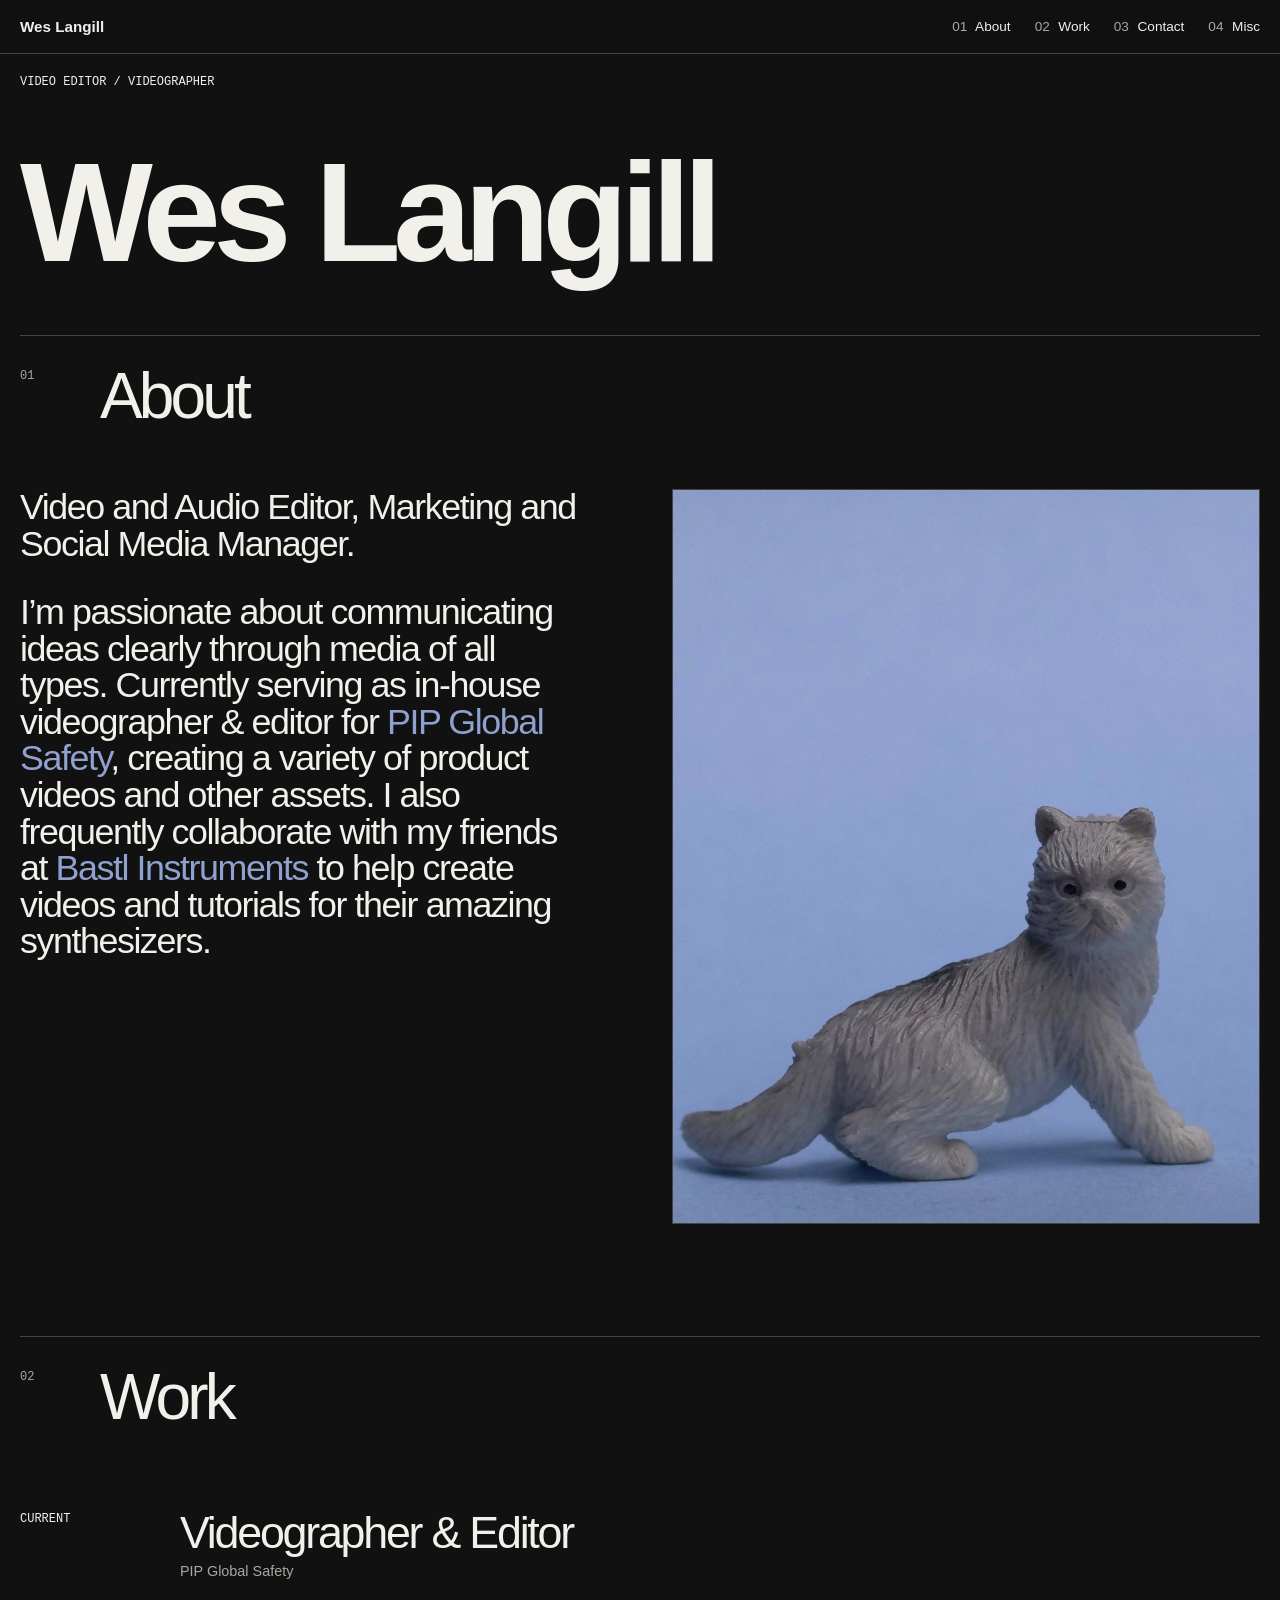
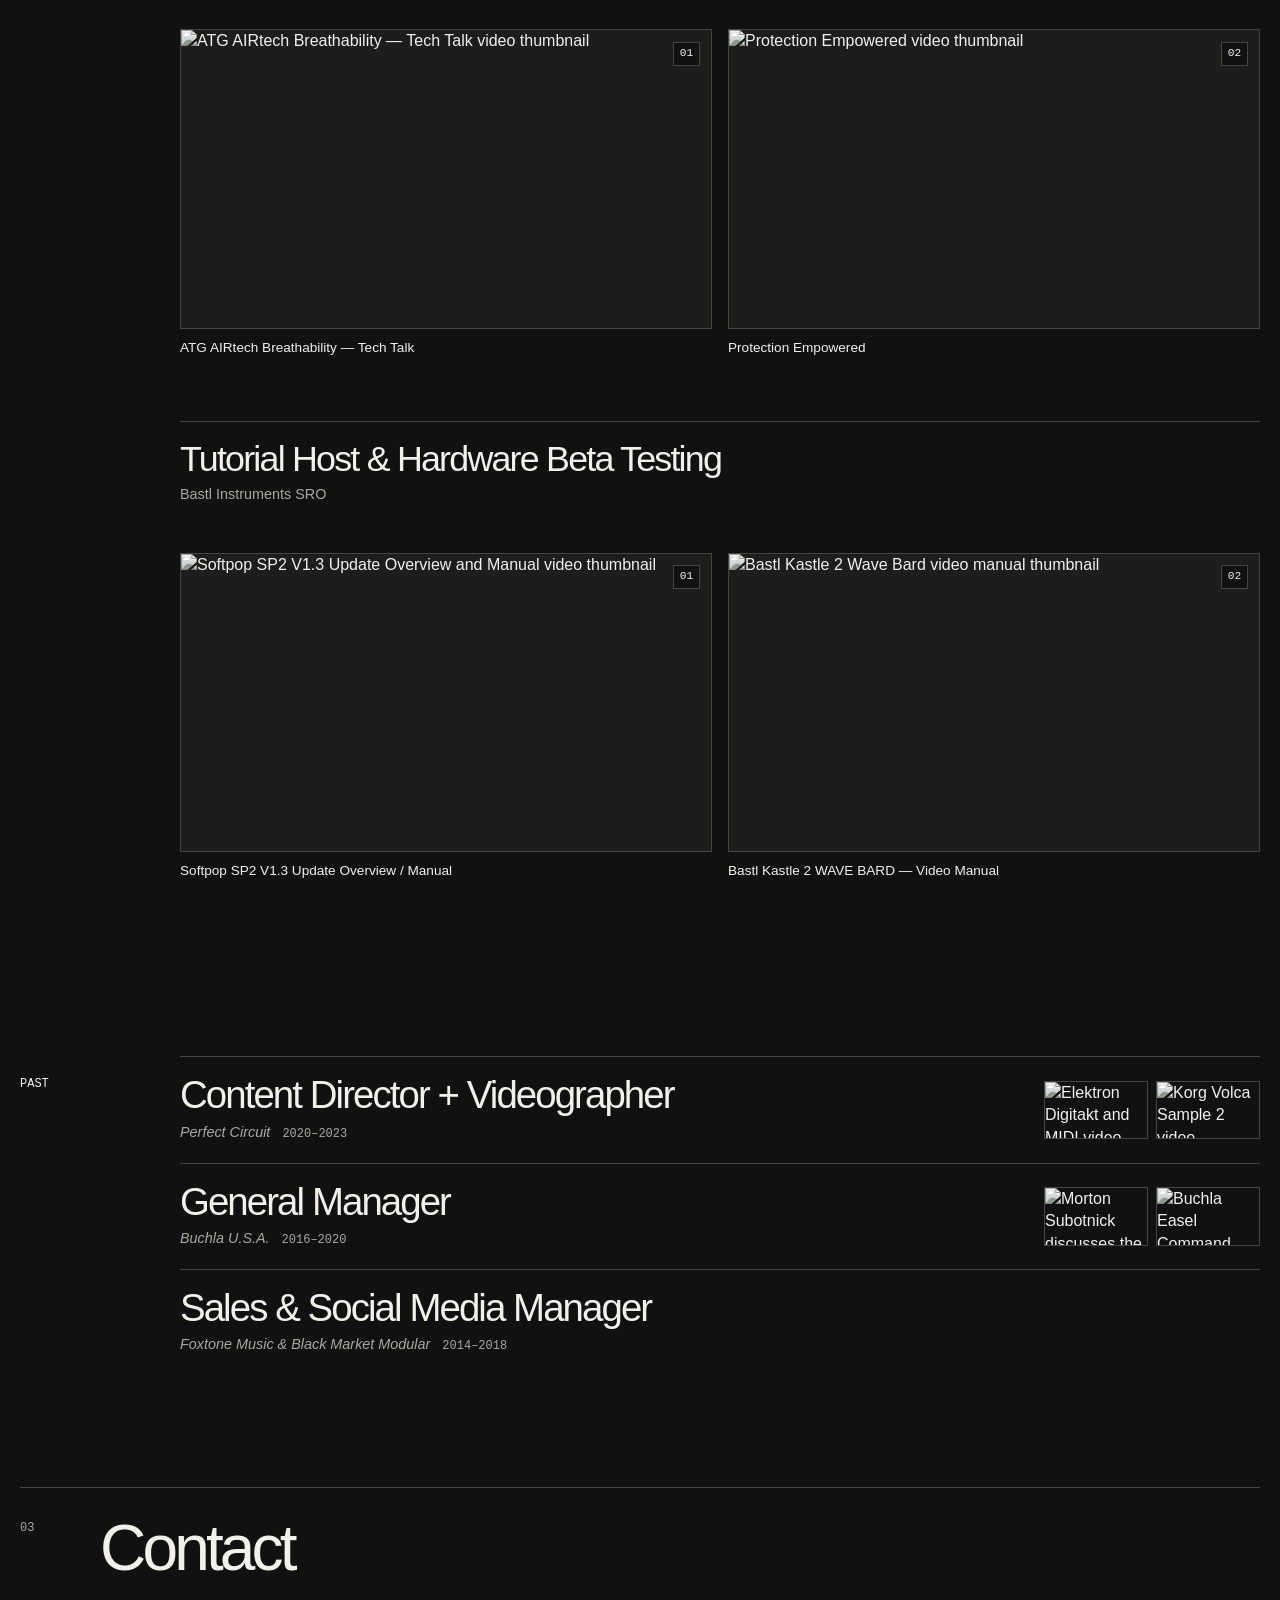
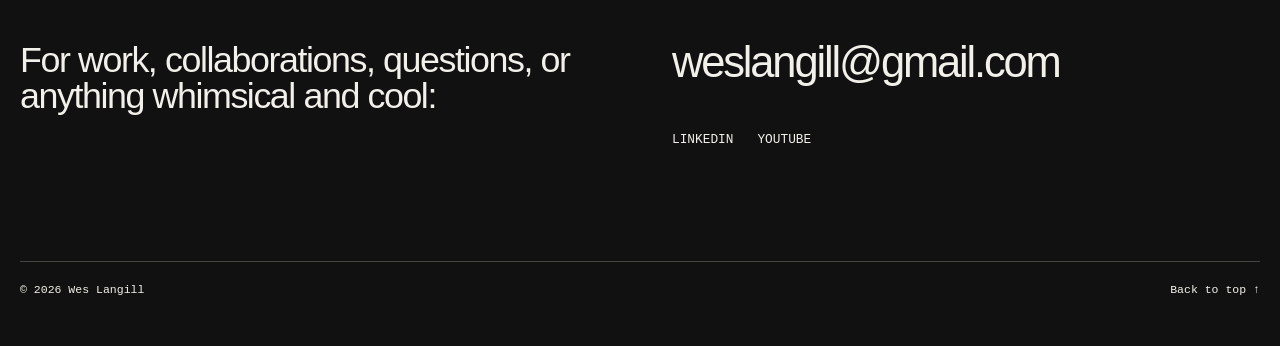
==== index.html @ 01b1d3ef "Update About copy and links" ====
<!DOCTYPE html>
<html lang="en">
<head>
  <meta charset="UTF-8">
  <meta name="viewport" content="width=device-width, initial-scale=1.0">
  <meta name="description" content="Wes Langill — video editor and videographer with a background in audio engineering and marketing.">
  <title>Wes Langill — Video Editor &amp; Videographer</title>
  <link rel="stylesheet" href="style.css">
</head>

<body>
  <header class="site-header">
    <a class="site-name" href="#top">Wes Langill</a>

    <nav class="site-nav" aria-label="Primary navigation">
      <a href="#about"><span>01</span> About</a>
      <a href="#work"><span>02</span> Work</a>
      <a href="#contact"><span>03</span> Contact</a>
      <a href="misc.html"><span>04</span> Misc</a>
    </nav>
  </header>

  <main id="top">
    <section class="hero" aria-labelledby="hero-title">
      <p class="eyebrow">Video Editor / Videographer</p>
      <h1 id="hero-title">Wes Langill</h1>
    </section>

    <section class="section" id="about">
      <div class="section-heading">
        <p class="section-number">01</p>
        <h2>About</h2>
      </div>

      <div class="about-grid">
        <div class="about-copy">
          <p class="lede">Video and Audio Editor, Marketing and Social Media Manager.</p>
          <p class="lede">
            I’m passionate about communicating ideas clearly through media of all types. Currently
            serving as in-house videographer &amp; editor for
            <a class="about-link" href="https://www.pipglobal.com" target="_blank" rel="noopener noreferrer">PIP Global Safety</a>,
            creating a variety of product videos and other assets. I also frequently collaborate with
            my friends at
            <a class="about-link" href="https://bastl-instruments.com" target="_blank" rel="noopener noreferrer">Bastl Instruments</a>
            to help create videos and tutorials for their amazing synthesizers.
          </p>
        </div>

        <figure class="portrait">
          <img src="wes-headshot.jpg" alt="Small cat figurine against a blue background" loading="lazy">
        </figure>
      </div>
    </section>

    <section class="section" id="work">
      <div class="section-heading">
        <p class="section-number">02</p>
        <h2>Work</h2>
      </div>

      <div class="work-group current-work">
        <div class="work-group-label current-label">
          <p>Current</p>
        </div>

        <article class="role featured-role">
          <div class="role-heading">
            <div>
              <h3>Videographer &amp; Editor</h3>
              <p class="company">PIP Global Safety</p>
            </div>
          </div>

          <div class="video-grid" aria-label="Selected PIP Global Safety video work">
            <a class="video-card" href="https://youtu.be/iXjQosADkAs?si=IQxGhAqvjtyNpLuf" target="_blank" rel="noopener noreferrer">
              <div class="video-thumb">
                <img src="https://i.ytimg.com/vi/iXjQosADkAs/hqdefault.jpg" alt="ATG AIRtech Breathability — Tech Talk video thumbnail" loading="lazy">
                <span>01</span>
              </div>
              <p>ATG AIRtech Breathability — Tech Talk</p>
            </a>
            <a class="video-card" href="https://www.youtube.com/watch?v=gvrT8hd7eVo" target="_blank" rel="noopener noreferrer">
              <div class="video-thumb">
                <img src="https://i.ytimg.com/vi/gvrT8hd7eVo/hqdefault.jpg" alt="Protection Empowered video thumbnail" loading="lazy">
                <span>02</span>
              </div>
              <p>Protection Empowered</p>
            </a>
          </div>
        </article>

        <article class="role bastl-role">
          <div class="role-heading">
            <div>
              <h3>Tutorial Host &amp; Hardware Beta Testing</h3>
              <p class="company">Bastl Instruments SRO</p>
            </div>
          </div>

          <div class="video-grid" aria-label="Selected Bastl Instruments video work">
            <a class="video-card" href="https://youtu.be/se4v2AHknic?si=_9qsjtwWH5jzGUII" target="_blank" rel="noopener noreferrer">
              <div class="video-thumb">
                <img src="https://i.ytimg.com/vi/se4v2AHknic/hqdefault.jpg" alt="Softpop SP2 V1.3 Update Overview and Manual video thumbnail" loading="lazy">
                <span>01</span>
              </div>
              <p>Softpop SP2 V1.3 Update Overview / Manual</p>
            </a>
            <a class="video-card" href="https://youtu.be/3ZGTjhypzS4?si=gJPRH9i7B1lPYRKB" target="_blank" rel="noopener noreferrer">
              <div class="video-thumb">
                <img src="https://i.ytimg.com/vi/3ZGTjhypzS4/hqdefault.jpg" alt="Bastl Kastle 2 Wave Bard video manual thumbnail" loading="lazy">
                <span>02</span>
              </div>
              <p>Bastl Kastle 2 WAVE BARD — Video Manual</p>
            </a>
          </div>
        </article>
      </div>

      <div class="work-group past-work">
        <div class="work-group-label">
          <p>Past</p>
        </div>

        <article class="role compact-role with-mini-videos">
          <div>
            <h3>Content Director + Videographer</h3>
            <div class="role-meta">
              <p class="company">Perfect Circuit</p>
              <p class="role-date">2020–2023</p>
            </div>
          </div>

          <div class="mini-video-list" aria-label="Selected Perfect Circuit video work">
            <a class="mini-video-card" href="https://youtu.be/2amrA2tx658?si=KlGlAH8Tl2WGJtIB" target="_blank" rel="noopener noreferrer" aria-label="Watch Elektron Digitakt and MIDI: Quick Tips for Cool Setups and Sounds">
              <img src="https://i.ytimg.com/vi/2amrA2tx658/hqdefault.jpg" alt="Elektron Digitakt and MIDI video thumbnail" loading="lazy">
            </a>
            <a class="mini-video-card" href="https://youtu.be/2jW9z_rlK6s?si=dZ4i52Cnm4bAJ5fZ" target="_blank" rel="noopener noreferrer" aria-label="Watch Korg Volca Sample 2: Tips and Tricks">
              <img src="https://i.ytimg.com/vi/2jW9z_rlK6s/hqdefault.jpg" alt="Korg Volca Sample 2 video thumbnail" loading="lazy">
            </a>
          </div>
        </article>

        <article class="role compact-role with-mini-videos">
          <div>
            <h3>General Manager</h3>
            <div class="role-meta">
              <p class="company">Buchla U.S.A.</p>
              <p class="role-date">2016–2020</p>
            </div>
          </div>

          <div class="mini-video-list" aria-label="Selected Buchla video work">
            <a class="mini-video-card" href="https://www.youtube.com/watch?v=O4zYd_nnP-E" target="_blank" rel="noopener noreferrer" aria-label="Watch Morton Subotnick discuss the history and reissue of the 100 Series">
              <img src="https://i.ytimg.com/vi/O4zYd_nnP-E/hqdefault.jpg" alt="Morton Subotnick discusses the Buchla 100 Series video thumbnail" loading="lazy">
            </a>
            <a class="mini-video-card" href="https://youtu.be/zKCXLk8x9nM?si=Ajfth0WSbfsRUU9T" target="_blank" rel="noopener noreferrer" aria-label="Watch Buchla Easel Command controlled by an Arturia Keystep">
              <img src="https://i.ytimg.com/vi/zKCXLk8x9nM/hqdefault.jpg" alt="Buchla Easel Command MIDI control video thumbnail" loading="lazy">
            </a>
          </div>
        </article>

        <article class="role compact-role">
          <div>
            <h3>Sales &amp; Social Media Manager</h3>
            <div class="role-meta">
              <p class="company">Foxtone Music &amp; Black Market Modular</p>
              <p class="role-date">2014–2018</p>
            </div>
          </div>
        </article>
      </div>
    </section>

    <section class="section" id="contact">
      <div class="section-heading">
        <p class="section-number">03</p>
        <h2>Contact</h2>
      </div>

      <div class="contact-grid">
        <p class="lede">For work, collaborations, questions, or anything whimsical and cool:</p>

        <div class="contact-links">
          <a class="big-link" href="mailto:weslangill@gmail.com">weslangill@gmail.com</a>
          <div class="social-links" aria-label="Social links">
            <a href="https://www.linkedin.com/in/wes-langill-582b66b2/" target="_blank" rel="noopener noreferrer">LinkedIn</a>
            <a href="https://www.youtube.com/channel/UCorMBmgPsYO9mOgtcOCb5eg" target="_blank" rel="noopener noreferrer">YouTube</a>
          </div>
        </div>
      </div>
    </section>

  </main>

  <footer class="site-footer">
    <p>© 2026 Wes Langill</p>
    <a href="#top">Back to top ↑</a>
  </footer>
</body>
</html>
---- style.css ----
/* ---------- Base ---------- */

:root {
  --bg: #111111;
  --text: #f2f0ea;
  --muted: #aaa79f;
  --line: #45443f;
  --panel: #1d1d1b;
  --accent: #90a1cf;
  --max-width: 1500px;
}

* {
  box-sizing: border-box;
}

html {
  scroll-behavior: smooth;
}

body {
  margin: 0;
  background: var(--bg);
  color: var(--text);
  font-family: Arial, Helvetica, sans-serif;
  font-size: 16px;
  line-height: 1.4;
}

a {
  color: inherit;
  text-decoration: none;
}

a:hover {
  text-decoration: underline;
  text-underline-offset: 0.18em;
}

p,
h1,
h2,
h3,
figure {
  margin: 0;
}

code {
  font-family: "Courier New", monospace;
  font-size: 0.9em;
}

::selection {
  background: var(--text);
  color: var(--bg);
}


/* ---------- Header ---------- */

.site-header {
  position: sticky;
  top: 0;
  z-index: 10;
  display: flex;
  align-items: center;
  justify-content: space-between;
  gap: 2rem;
  width: 100%;
  padding: 1rem 1.25rem;
  border-bottom: 1px solid var(--line);
  background: rgba(17, 17, 17, 0.92);
  backdrop-filter: blur(10px);
}

.site-name {
  font-size: 0.95rem;
  font-weight: 700;
  letter-spacing: 0;
}

.site-nav {
  display: flex;
  gap: 1.5rem;
  font-size: 0.85rem;
}

.site-nav span {
  color: var(--muted);
  margin-right: 0.3rem;
}


/* ---------- Global sections ---------- */

main,
.site-footer {
  width: min(calc(100% - 2.5rem), var(--max-width));
  margin: 0 auto;
}

.section {
  padding: 2rem 0 7rem;
  border-top: 1px solid var(--line);
  scroll-margin-top: 4rem;
}

.section-heading {
  display: grid;
  grid-template-columns: 80px 1fr;
  margin-bottom: 4rem;
}

.section-number {
  color: var(--muted);
  font-family: "Courier New", monospace;
  font-size: 0.75rem;
}

.section-heading h1,
.section-heading h2 {
  margin: 0;
  font-size: clamp(2.4rem, 5vw, 6rem);
  line-height: 0.9;
  letter-spacing: -0.06em;
  font-weight: 500;
}

.misc-page {
  min-height: calc(100vh - 54px);
  min-height: calc(100svh - 54px);
}

.lede {
  max-width: 28ch;
  font-size: clamp(1.5rem, 2.8vw, 3rem);
  line-height: 1.02;
  letter-spacing: -0.04em;
}

.muted {
  color: var(--muted);
  margin-top: 1.5rem;
}


/* ---------- Hero ---------- */

.hero {
  display: flex;
  flex-direction: column;
  gap: clamp(2rem, 5vw, 5rem);
  padding: 1.25rem 0 4rem;
}

.eyebrow {
  font-family: "Courier New", monospace;
  font-size: 0.75rem;
  text-transform: uppercase;
}

.hero h1 {
  white-space: nowrap;
  font-family: Arial, Helvetica, sans-serif;
  font-size: clamp(4rem, 11vw, 10rem);
  line-height: 0.82;
  letter-spacing: -0.055em;
  font-weight: 700;
}


/* ---------- About ---------- */

.about-grid {
  display: grid;
  grid-template-columns: 1fr 1fr;
  gap: 5vw;
  align-items: start;
}

.about-copy {
  display: grid;
  gap: 2rem;
}

.about-copy .lede {
  font-weight: 300;
}

.about-copy > p:not(.lede) {
  max-width: 52ch;
}

.about-link {
  color: var(--accent);
}

.portrait {
  aspect-ratio: 4 / 5;
  overflow: hidden;
  background: var(--panel);
  border: 1px solid var(--line);
}

.portrait img {
  display: block;
  width: 100%;
  height: 100%;
  object-fit: cover;
  object-position: center;
}


/* ---------- Work ---------- */

.work-group {
  display: grid;
  grid-template-columns: 160px 1fr;
}

.work-group + .work-group {
  margin-top: 7rem;
}

.current-work > .role,
.past-work > .role {
  grid-column: 2;
}

.work-group-label {
  padding-top: 1.25rem;
  font-family: "Courier New", monospace;
  font-size: 0.75rem;
  text-transform: uppercase;
}

.role {
  padding: 1.25rem 0 4rem;
  border-top: 1px solid var(--line);
}

.featured-role {
  border-top: 0;
}

.role-heading,
.compact-role {
  display: grid;
  grid-template-columns: minmax(0, 1fr) auto;
  gap: 1rem;
  align-items: start;
}

.role h3 {
  max-width: 24ch;
  font-size: clamp(1.5rem, 3.5vw, 4.25rem);
  line-height: 0.95;
  letter-spacing: -0.05em;
  font-weight: 500;
}

.bastl-role h3 {
  max-width: none;
  white-space: nowrap;
  font-size: clamp(1.5rem, 2.8vw, 3.5rem);
}

.company {
  margin-top: 0.5rem;
  color: var(--muted);
  font-size: 0.9rem;
}

.role-date {
  white-space: nowrap;
  font-family: "Courier New", monospace;
  font-size: 0.75rem;
  color: var(--muted);
}

.video-grid {
  display: grid;
  grid-template-columns: repeat(2, minmax(0, 1fr));
  gap: 2.5rem 1rem;
  margin-top: 3rem;
}

.video-card {
  display: block;
}

.video-card:hover {
  text-decoration: none;
}

.video-thumb {
  position: relative;
  aspect-ratio: 16 / 9;
  overflow: hidden;
  background: var(--panel);
  border: 1px solid var(--line);
  transition: transform 160ms ease;
}

.video-thumb img {
  display: block;
  width: 100%;
  height: 100%;
  object-fit: cover;
  filter: saturate(0.1);
  transition: filter 200ms ease;
}

.video-card:hover .video-thumb {
  transform: scale(0.985);
}

.video-card:hover .video-thumb img,
.video-card:focus-visible .video-thumb img {
  filter: saturate(1);
}

.video-thumb span {
  position: absolute;
  top: 0.7rem;
  right: 0.7rem;
  padding: 0.2rem 0.35rem;
  background: var(--bg);
  border: 1px solid var(--line);
  font-family: "Courier New", monospace;
  font-size: 0.7rem;
}

.video-card p {
  margin-top: 0.6rem;
  font-size: 0.85rem;
}

.compact-role {
  display: block;
  padding-bottom: 1.25rem;
}

.compact-role h3 {
  font-size: clamp(1.4rem, 3vw, 3.5rem);
}

.compact-role.with-mini-videos {
  display: grid;
  grid-template-columns: minmax(0, 1fr) auto;
  align-items: center;
  gap: 1.25rem;
}

.role-meta {
  display: flex;
  align-items: baseline;
  justify-content: flex-start;
  gap: 0.75rem;
}

.past-work .company {
  font-style: italic;
}

.mini-video-list {
  display: grid;
  grid-template-columns: repeat(2, 104px);
  gap: 0.5rem;
}

.mini-video-card {
  display: block;
  aspect-ratio: 16 / 9;
  overflow: hidden;
  border: 1px solid var(--line);
}

.mini-video-card img {
  display: block;
  width: 100%;
  height: 100%;
  object-fit: cover;
  filter: saturate(0.1);
  transition: filter 200ms ease;
}

.mini-video-card:hover img,
.mini-video-card:focus-visible img {
  filter: saturate(1);
}


/* ---------- Contact ---------- */

.contact-grid,
.misc-grid {
  display: grid;
  grid-template-columns: 1fr 1fr;
  gap: 5vw;
}

.contact-links {
  display: flex;
  flex-direction: column;
  align-items: flex-start;
}

.big-link {
  font-size: clamp(1.5rem, 3.4vw, 4rem);
  line-height: 0.95;
  letter-spacing: -0.05em;
  overflow-wrap: anywhere;
}

.social-links {
  display: flex;
  flex-wrap: wrap;
  gap: 0.7rem 1.5rem;
  margin-top: 3rem;
  font-family: "Courier New", monospace;
  font-size: 0.8rem;
  text-transform: uppercase;
}


/* ---------- Misc ---------- */

.post-list {
  border-top: 1px solid var(--line);
}

.post-row {
  display: grid;
  grid-template-columns: 100px 1fr auto;
  gap: 1rem;
  padding: 1rem 0;
  border-bottom: 1px solid var(--line);
  font-size: 0.9rem;
}

.post-row > span:first-child {
  font-family: "Courier New", monospace;
  font-size: 0.72rem;
  color: var(--muted);
}

/* ---------- Footer ---------- */

.site-footer {
  display: flex;
  justify-content: space-between;
  gap: 1rem;
  padding: 1.25rem 0 3rem;
  border-top: 1px solid var(--line);
  font-family: "Courier New", monospace;
  font-size: 0.72rem;
}


/* ---------- Mobile ---------- */

@media (max-width: 760px) {
  .site-header {
    align-items: flex-start;
  }

  .site-nav {
    display: grid;
    grid-template-columns: repeat(2, auto);
    gap: 0.35rem 1rem;
  }

  .hero h1 {
    font-size: clamp(2.8rem, 12vw, 6rem);
  }

  .section {
    padding-bottom: 5rem;
  }

  .section-heading {
    grid-template-columns: 45px 1fr;
    margin-bottom: 3rem;
  }

  .about-grid,
  .contact-grid,
  .misc-grid {
    grid-template-columns: 1fr;
    gap: 3rem;
  }

  .misc-page .misc-grid {
    gap: 1.5rem;
  }

  .work-group {
    grid-template-columns: 1fr;
  }

  .current-work > .role,
  .past-work > .role {
    grid-column: 1;
  }

  .work-group-label {
    margin-bottom: 1rem;
  }

  .video-grid {
    grid-template-columns: 1fr;
  }

  .role-heading,
  .compact-role {
    grid-template-columns: 1fr;
  }

  .compact-role.with-mini-videos {
    grid-template-columns: minmax(0, 1fr) auto;
    gap: 0.75rem;
  }

  .mini-video-list {
    grid-template-columns: repeat(2, 72px);
  }

  .bastl-role h3 {
    white-space: normal;
  }

  .post-row {
    grid-template-columns: 78px 1fr auto;
  }
}

@media (prefers-reduced-motion: reduce) {
  html {
    scroll-behavior: auto;
  }

  .video-thumb {
    transition: none;
  }

  .video-thumb img,
  .mini-video-card img {
    transition: none;
  }
}
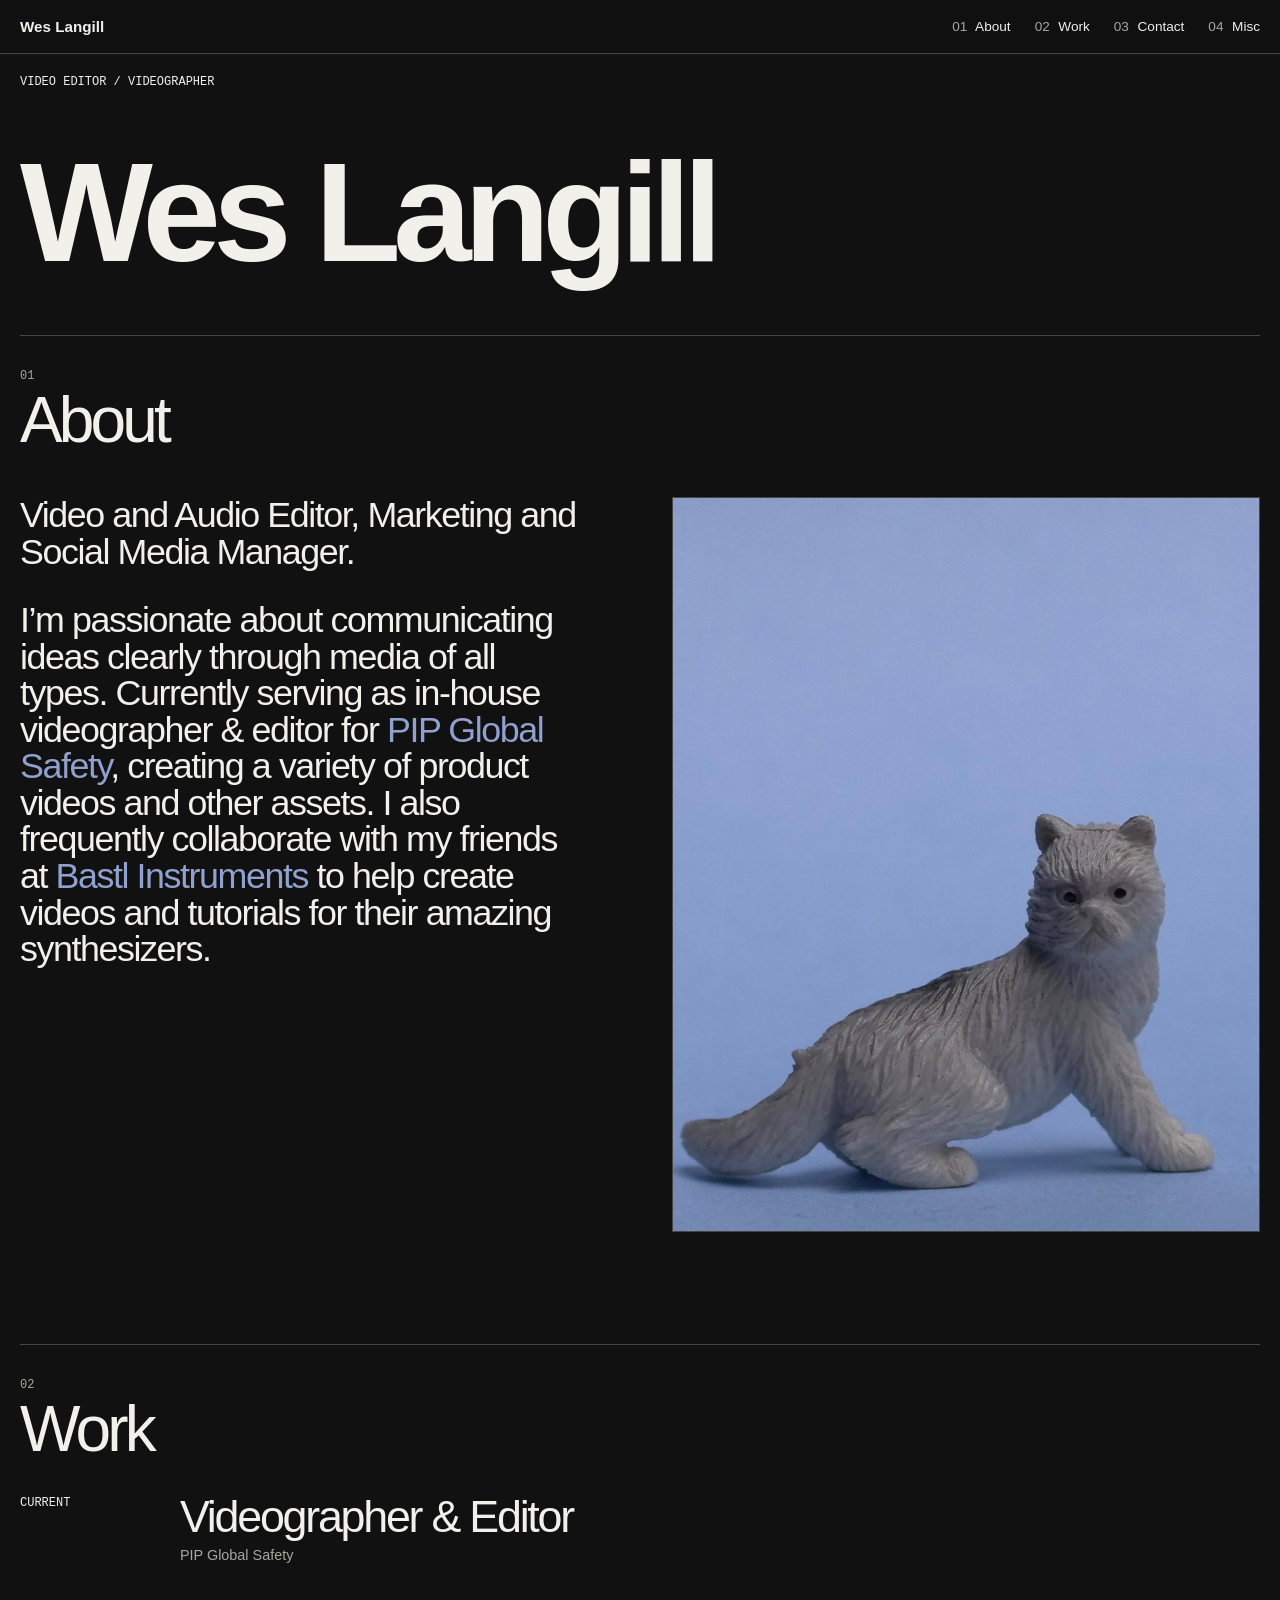
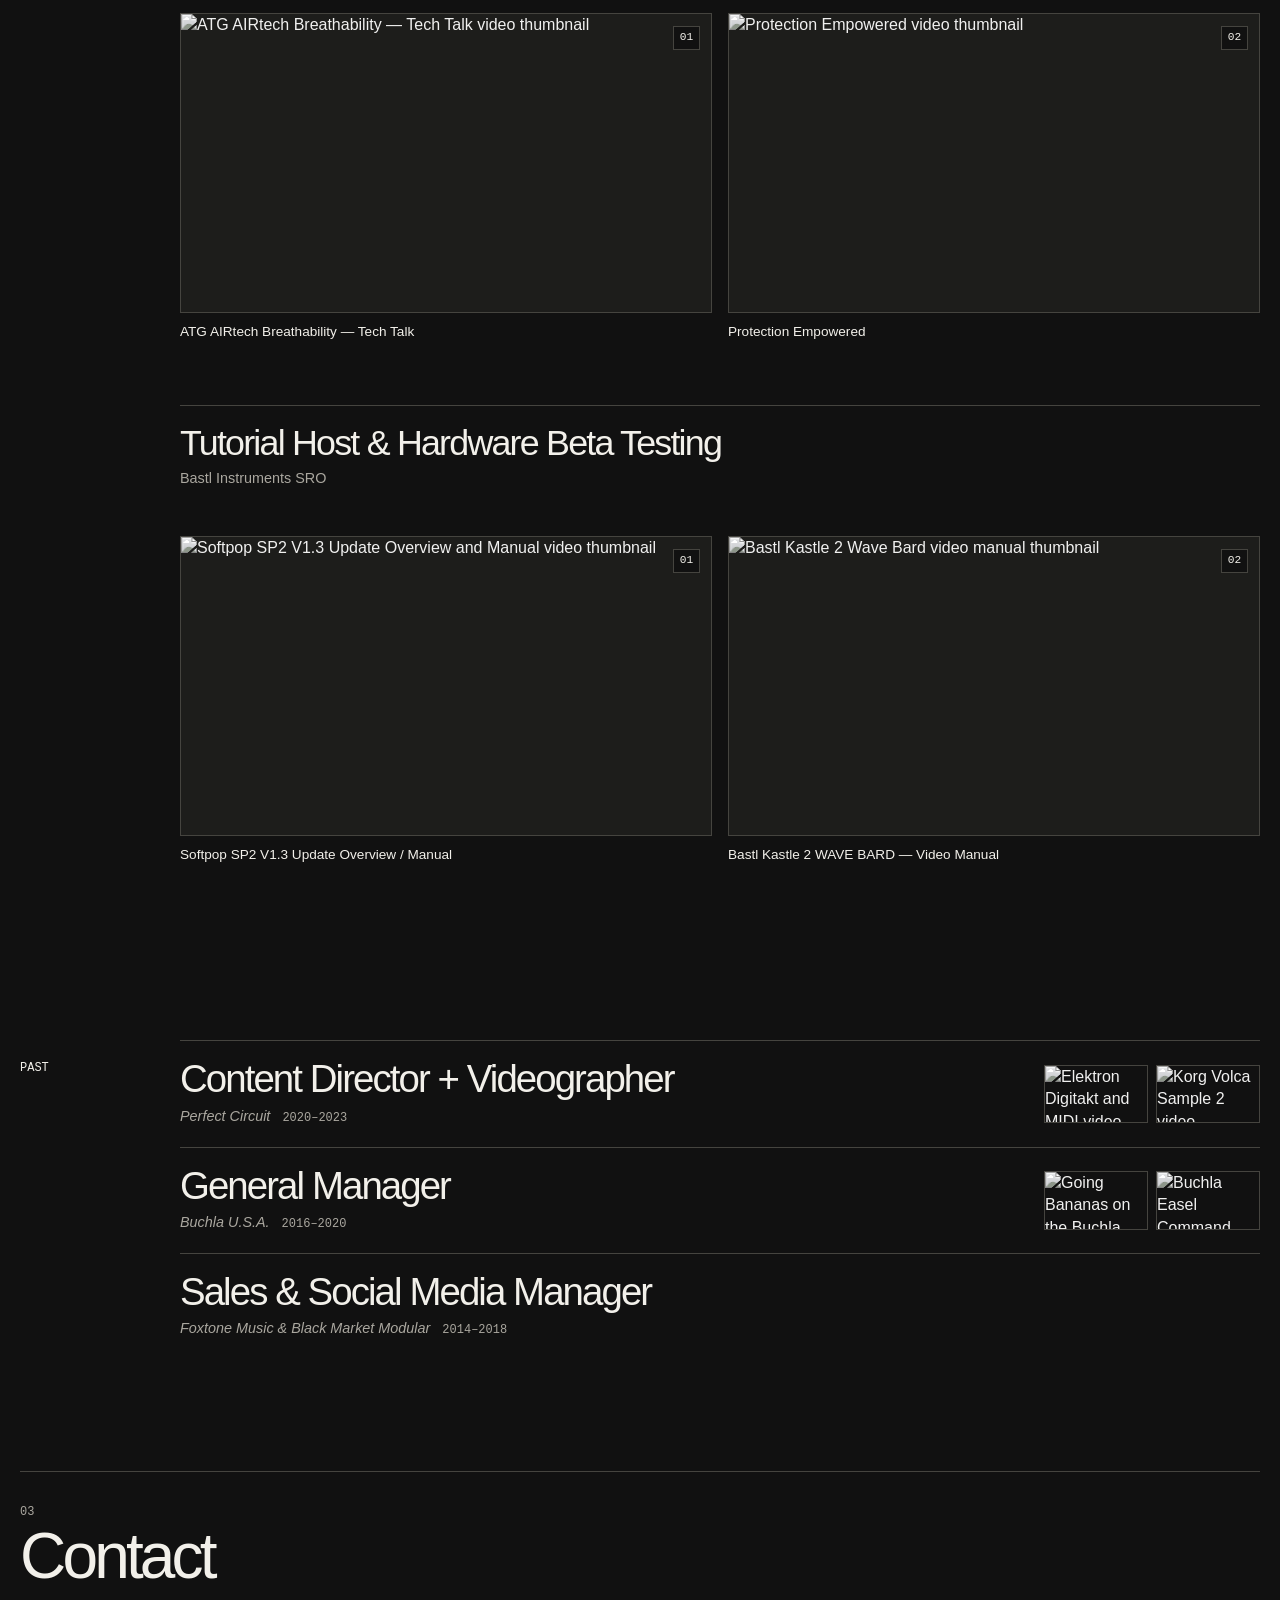
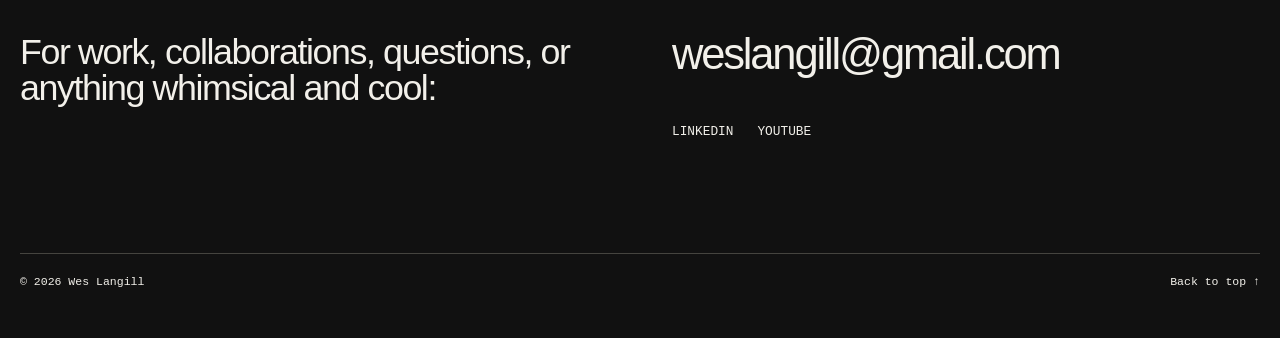
==== commit ef6bd042: "spacing updates" ====
--- a/index.html
+++ b/index.html
@@ -150,8 +150,8 @@
           </div>
 
           <div class="mini-video-list" aria-label="Selected Buchla video work">
-            <a class="mini-video-card" href="https://www.youtube.com/watch?v=O4zYd_nnP-E" target="_blank" rel="noopener noreferrer" aria-label="Watch Morton Subotnick discuss the history and reissue of the 100 Series">
-              <img src="https://i.ytimg.com/vi/O4zYd_nnP-E/hqdefault.jpg" alt="Morton Subotnick discusses the Buchla 100 Series video thumbnail" loading="lazy">
+            <a class="mini-video-card" href="https://www.youtube.com/watch?v=Tn3kyE_9peQ" target="_blank" rel="noopener noreferrer" aria-label="Watch Going Bananas on the Buchla Easel Command 208C">
+              <img src="https://i.ytimg.com/vi/Tn3kyE_9peQ/hqdefault.jpg" alt="Going Bananas on the Buchla Easel Command 208C video thumbnail" loading="lazy">
             </a>
             <a class="mini-video-card" href="https://youtu.be/zKCXLk8x9nM?si=Ajfth0WSbfsRUU9T" target="_blank" rel="noopener noreferrer" aria-label="Watch Buchla Easel Command controlled by an Arturia Keystep">
               <img src="https://i.ytimg.com/vi/zKCXLk8x9nM/hqdefault.jpg" alt="Buchla Easel Command MIDI control video thumbnail" loading="lazy">
--- a/style.css
+++ b/style.css
@@ -107,8 +107,13 @@
 
 .section-heading {
   display: grid;
-  grid-template-columns: 80px 1fr;
-  margin-bottom: 4rem;
+  grid-template-columns: 1fr;
+  gap: 0.45rem;
+  margin-bottom: 3rem;
+}
+
+#work .section-heading {
+  margin-bottom: 1rem;
 }
 
 .section-number {
@@ -476,12 +481,16 @@
   }
 
   .section {
-    padding-bottom: 5rem;
+    padding-bottom: 3.5rem;
   }
 
   .section-heading {
-    grid-template-columns: 45px 1fr;
-    margin-bottom: 3rem;
+    grid-template-columns: 1fr;
+    margin-bottom: 2rem;
+  }
+
+  #work .section-heading {
+    margin-bottom: 1rem;
   }
 
   .about-grid,
@@ -505,11 +514,26 @@
   }
 
   .work-group-label {
-    margin-bottom: 1rem;
+    padding-top: 0;
+    margin-bottom: 0.25rem;
+  }
+
+  .current-work > .featured-role {
+    padding-top: 0.5rem;
+  }
+
+  .work-group + .work-group {
+    margin-top: 3rem;
+  }
+
+  .current-work > .role:last-child,
+  .past-work > .role:last-child {
+    padding-bottom: 0;
   }
 
   .video-grid {
     grid-template-columns: 1fr;
+    gap: 2rem;
   }
 
   .role-heading,
@@ -533,6 +557,14 @@
   .post-row {
     grid-template-columns: 78px 1fr auto;
   }
+
+  .contact-grid {
+    gap: 2rem;
+  }
+
+  .social-links {
+    margin-top: 1.5rem;
+  }
 }
 
 @media (prefers-reduced-motion: reduce) {
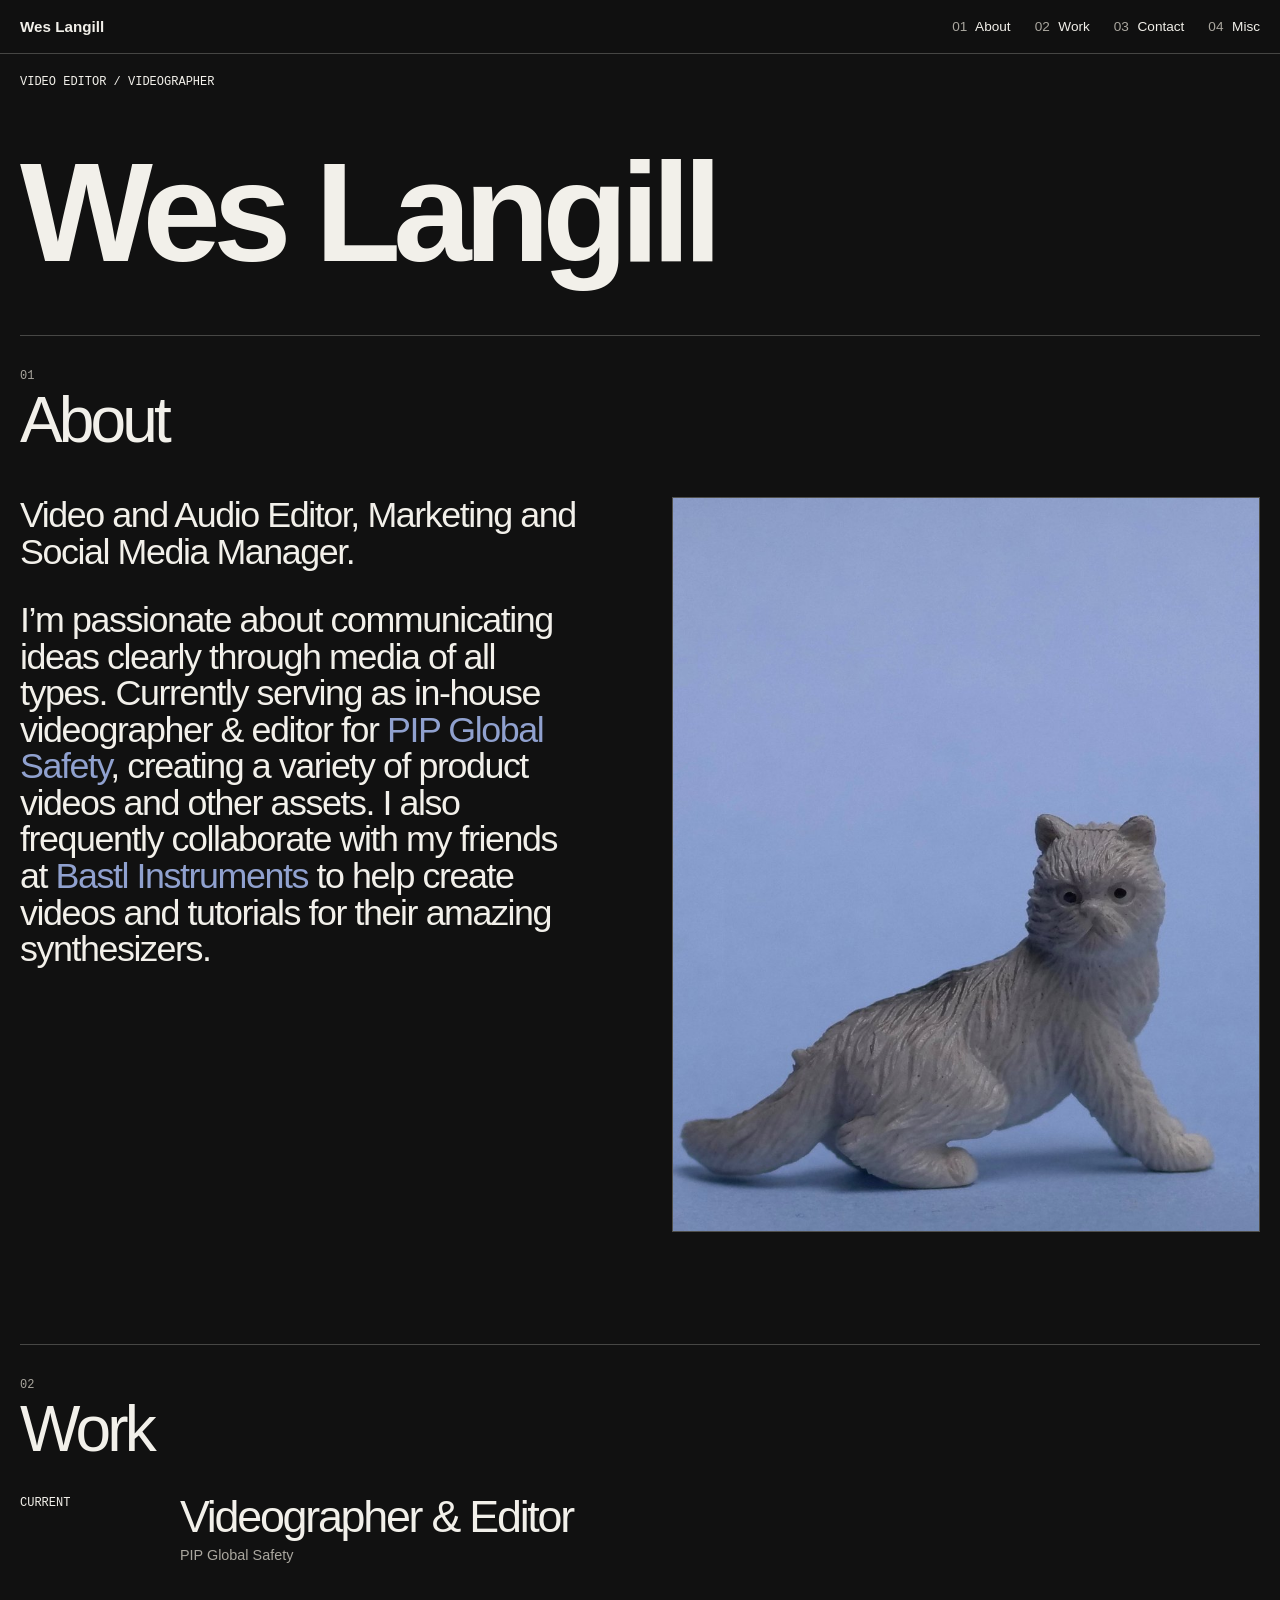
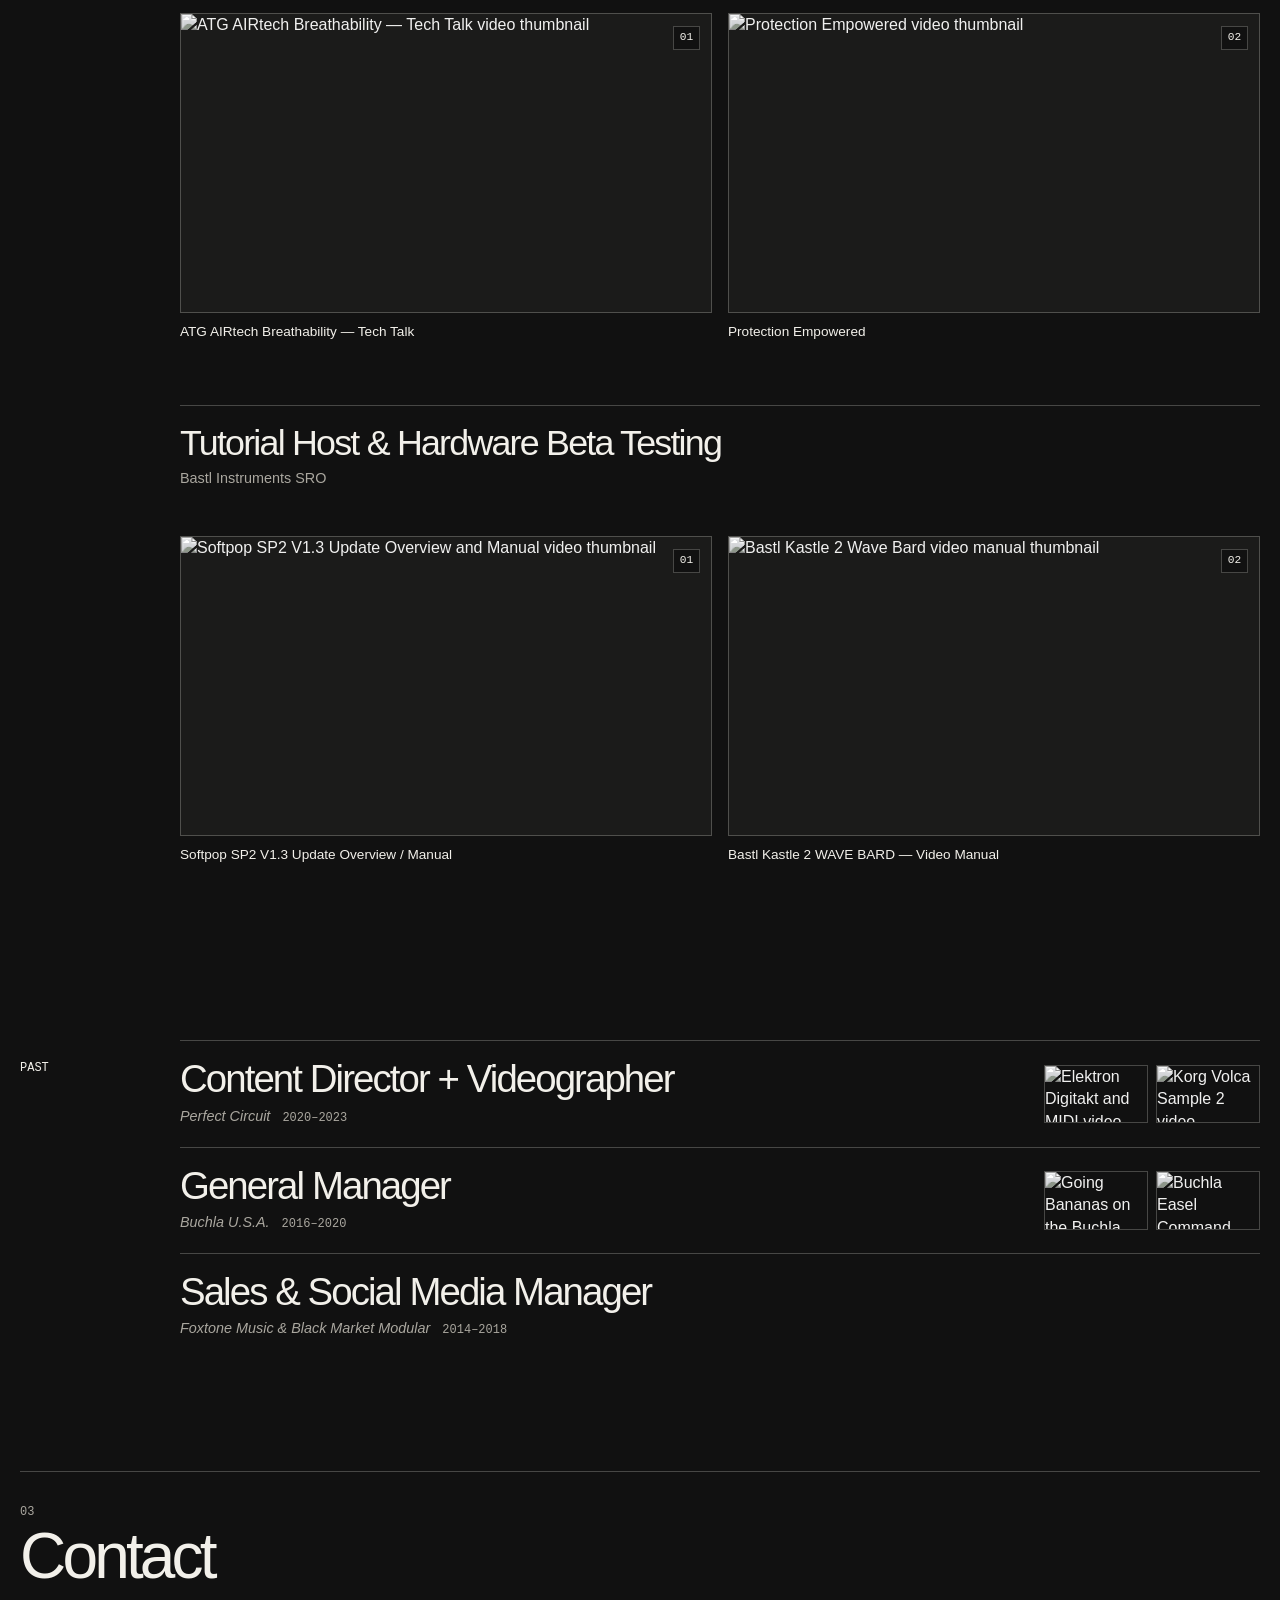
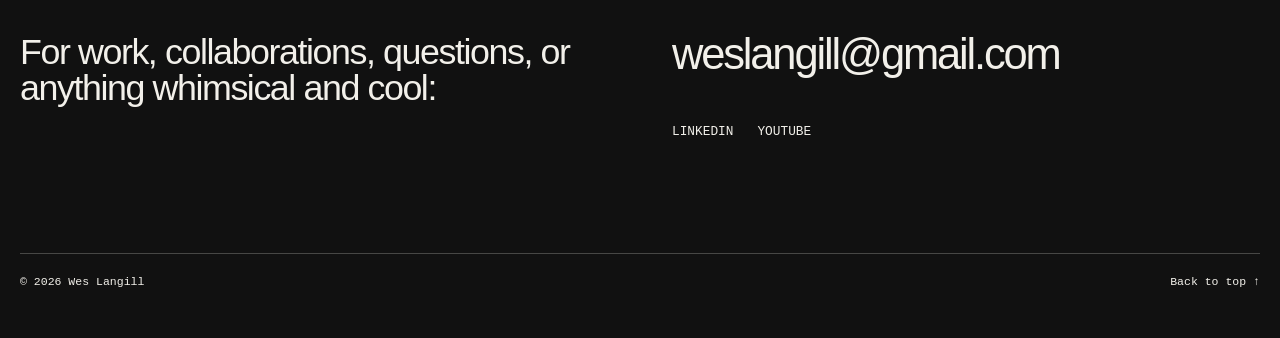
==== commit c1a686ac: "Apply four-color palette and interaction polish" ====
--- a/index.html
+++ b/index.html
@@ -3,8 +3,10 @@
 <head>
   <meta charset="UTF-8">
   <meta name="viewport" content="width=device-width, initial-scale=1.0">
-  <meta name="description" content="Wes Langill — video editor and videographer with a background in audio engineering and marketing.">
-  <title>Wes Langill — Video Editor &amp; Videographer</title>
+  <meta name="theme-color" content="#111111">
+  <meta name="description" content="Wes Langill edits video and audio and creates product media, tutorials, and marketing work for PIP Global Safety, Bastl Instruments, and more.">
+  <title>Wes Langill — Video, Audio &amp; Media</title>
+  <link rel="icon" href="favicon.svg" type="image/svg+xml">
   <link rel="stylesheet" href="style.css">
 </head>
 
--- a/style.css
+++ b/style.css
@@ -1,12 +1,16 @@
 /* ---------- Base ---------- */
 
 :root {
-  --bg: #111111;
-  --text: #f2f0ea;
-  --muted: #aaa79f;
-  --line: #45443f;
-  --panel: #1d1d1b;
-  --accent: #90a1cf;
+  --ink: #111111;
+  --paper: #f2f0ea;
+  --quiet: #aaa79f;
+  --signal: #90a1cf;
+  --bg: var(--ink);
+  --text: var(--paper);
+  --muted: var(--quiet);
+  --accent: var(--signal);
+  --line: rgba(242, 240, 234, 0.24);
+  --panel: rgba(242, 240, 234, 0.045);
   --max-width: 1500px;
 }
 
@@ -37,6 +41,11 @@
   text-underline-offset: 0.18em;
 }
 
+a:focus-visible {
+  outline: 2px solid var(--signal);
+  outline-offset: 4px;
+}
+
 p,
 h1,
 h2,
@@ -51,8 +60,8 @@
 }
 
 ::selection {
-  background: var(--text);
-  color: var(--bg);
+  background: var(--signal);
+  color: var(--ink);
 }
 
 
@@ -90,6 +99,16 @@
   margin-right: 0.3rem;
 }
 
+.site-nav a[aria-current="page"] {
+  text-decoration: underline;
+  text-decoration-color: var(--signal);
+  text-underline-offset: 0.3em;
+}
+
+.site-nav a[aria-current="page"] span {
+  color: var(--signal);
+}
+
 
 /* ---------- Global sections ---------- */
 
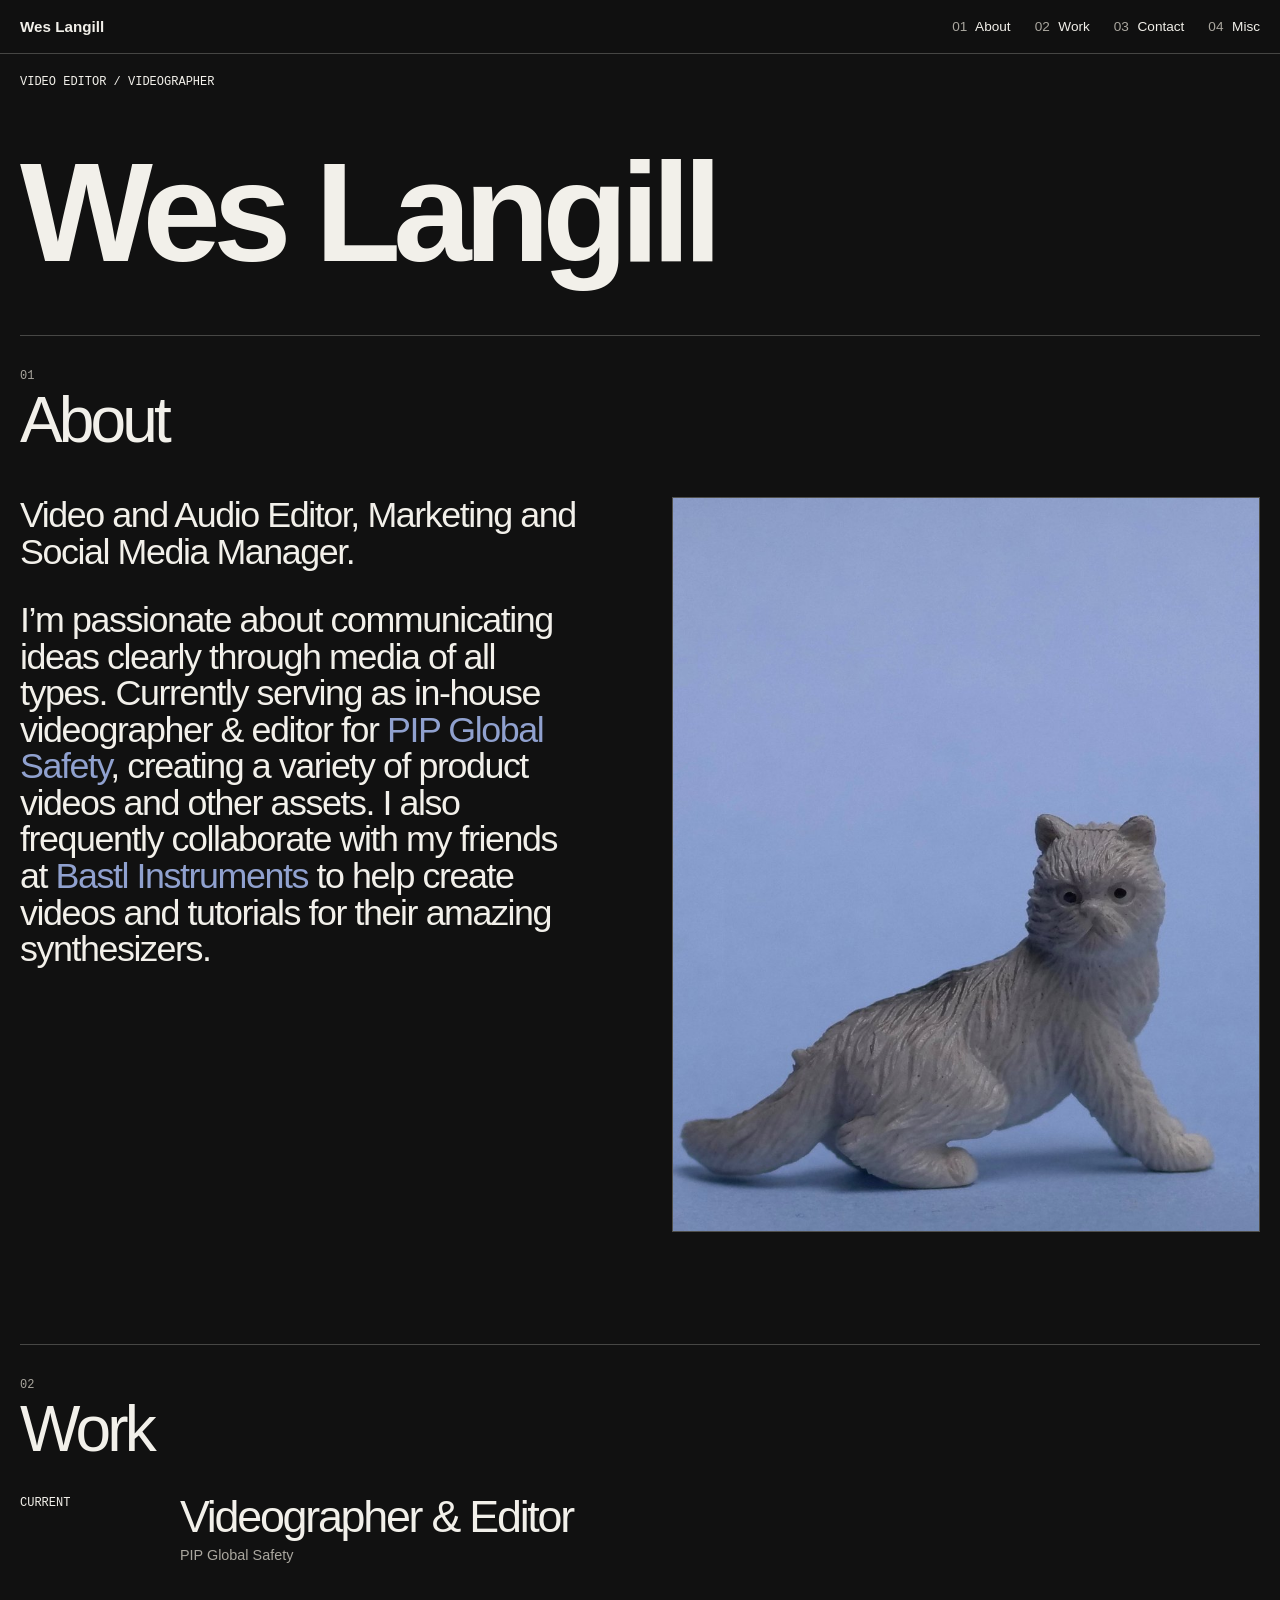
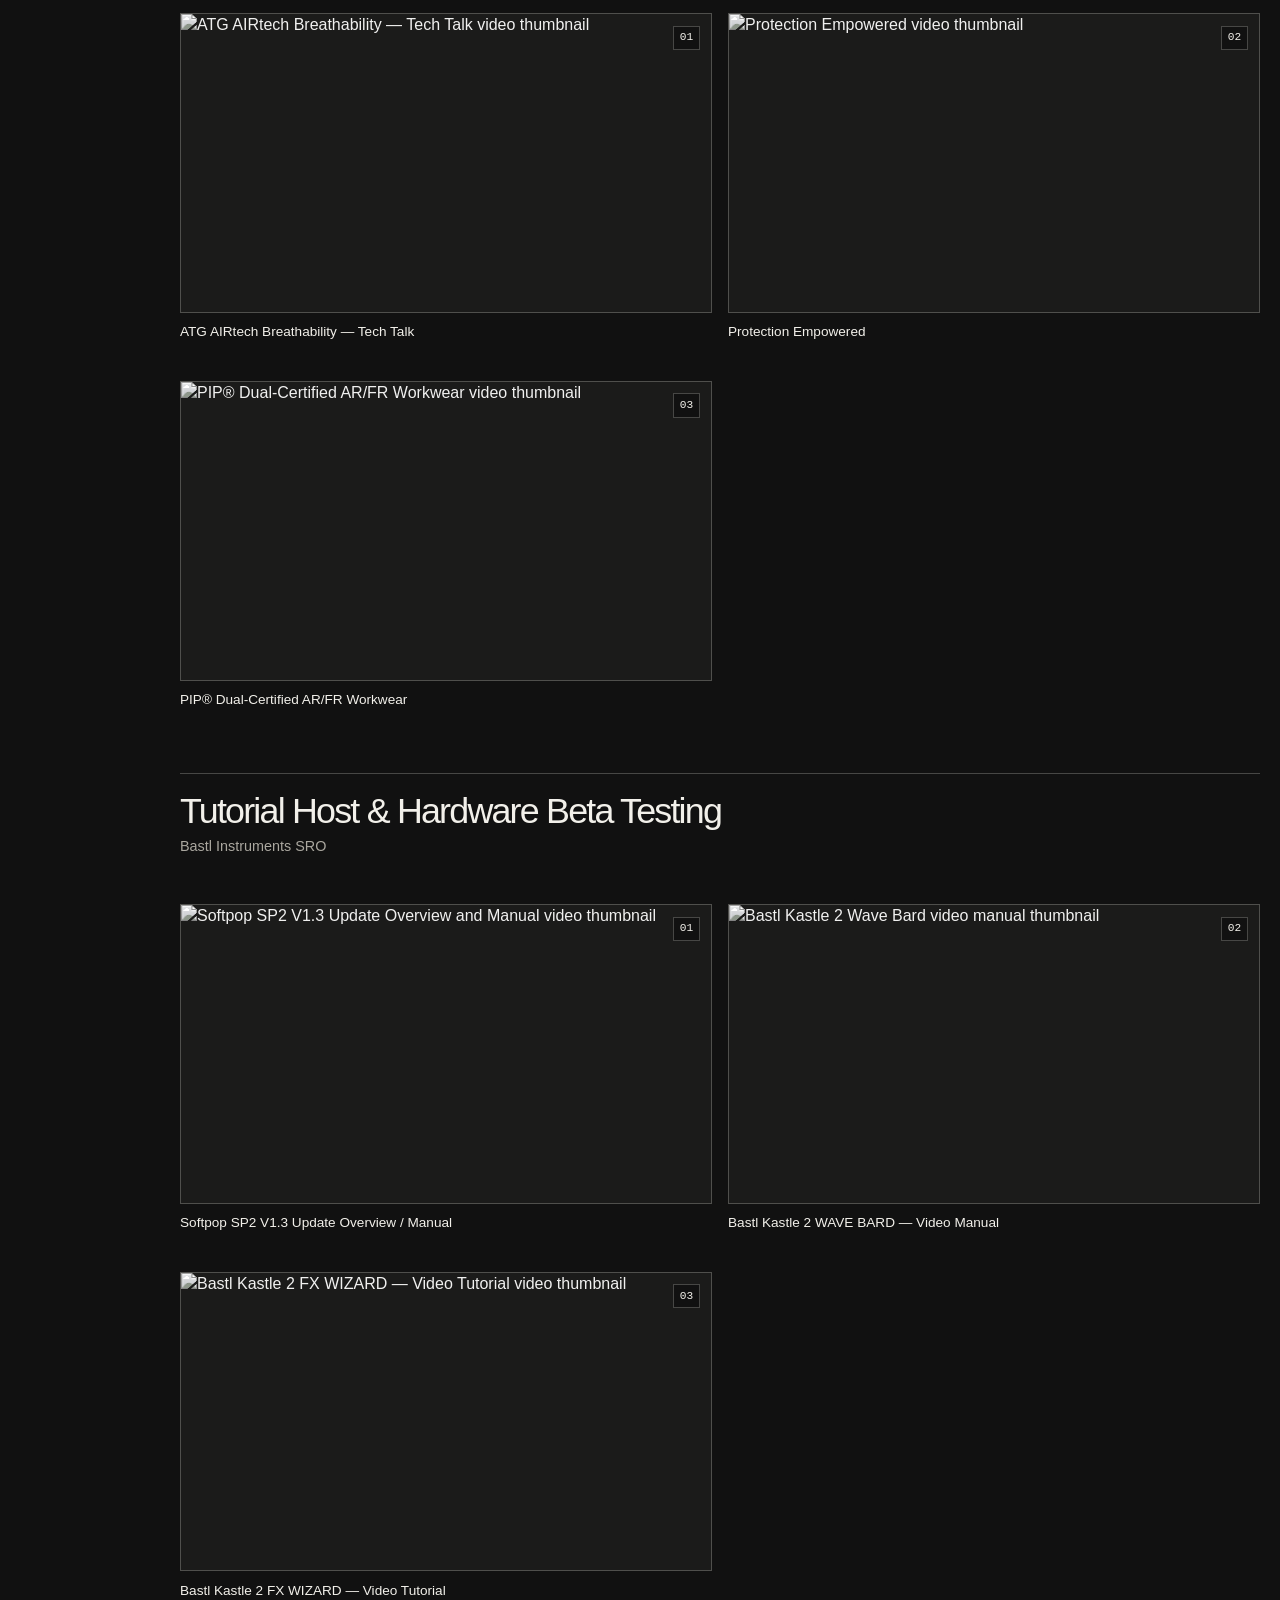
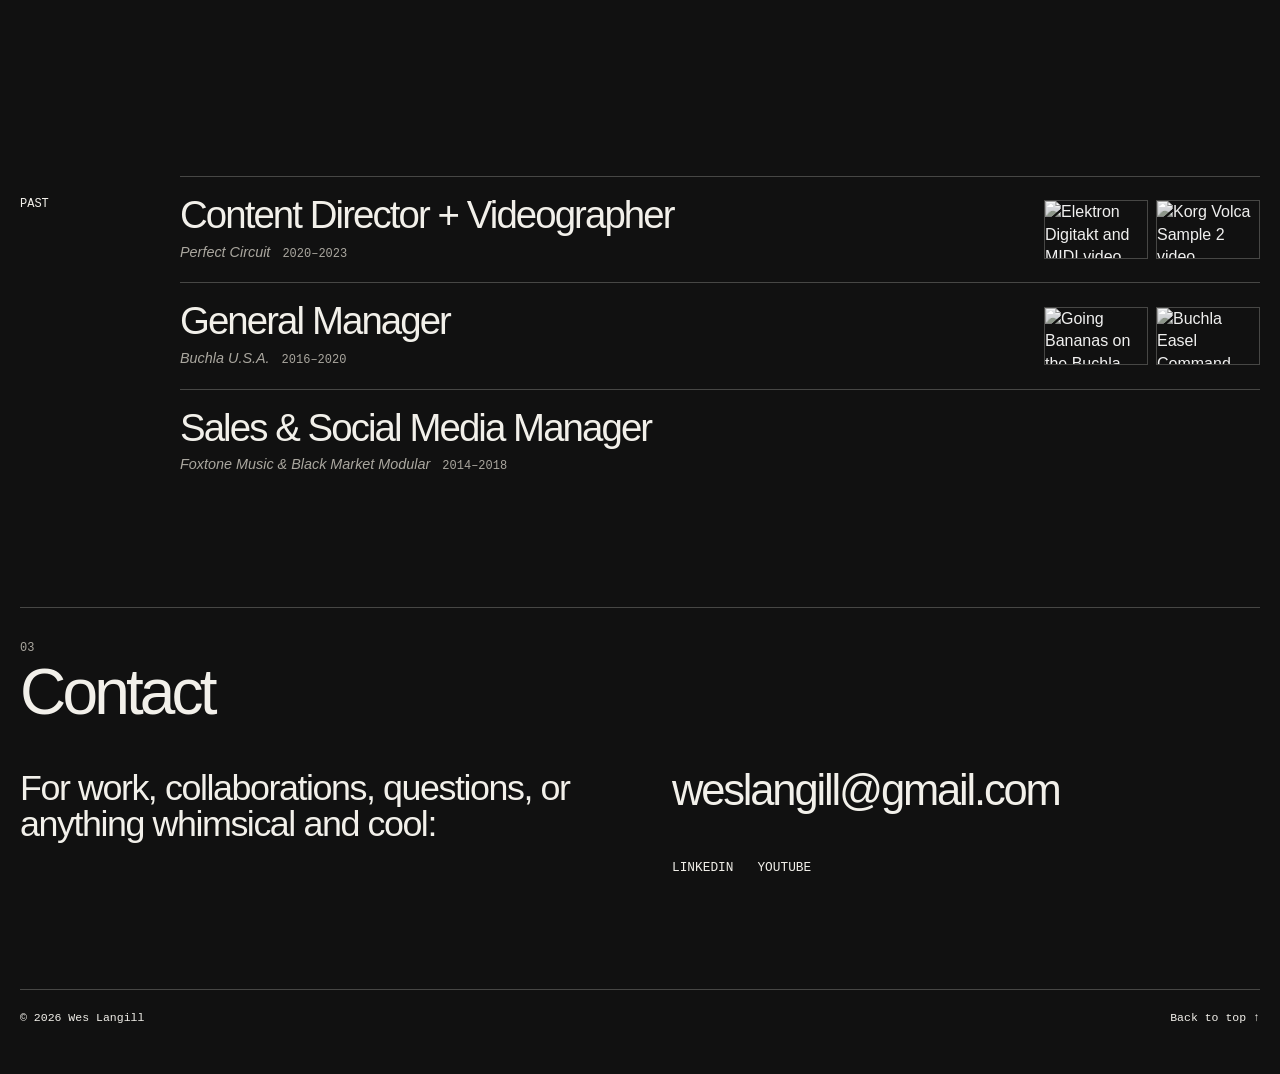
==== commit 5e0ccc87: "Add PIP workwear and Bastl FX Wizard portfolio videos" ====
--- a/index.html
+++ b/index.html
@@ -88,6 +88,13 @@
               </div>
               <p>Protection Empowered</p>
             </a>
+            <a class="video-card" href="https://www.youtube.com/watch?v=bOetIFyLJi0" target="_blank" rel="noopener noreferrer">
+              <div class="video-thumb">
+                <img src="https://i.ytimg.com/vi/bOetIFyLJi0/hqdefault.jpg" alt="PIP® Dual-Certified AR/FR Workwear video thumbnail" loading="lazy">
+                <span>03</span>
+              </div>
+              <p>PIP® Dual-Certified AR/FR Workwear</p>
+            </a>
           </div>
         </article>
 
@@ -113,6 +120,13 @@
                 <span>02</span>
               </div>
               <p>Bastl Kastle 2 WAVE BARD — Video Manual</p>
+            </a>
+            <a class="video-card" href="https://www.youtube.com/watch?v=3sVPcnzZYq0&amp;t=1395s" target="_blank" rel="noopener noreferrer">
+              <div class="video-thumb">
+                <img src="https://i.ytimg.com/vi/3sVPcnzZYq0/hqdefault.jpg" alt="Bastl Kastle 2 FX WIZARD — Video Tutorial video thumbnail" loading="lazy">
+                <span>03</span>
+              </div>
+              <p>Bastl Kastle 2 FX WIZARD — Video Tutorial</p>
             </a>
           </div>
         </article>
--- a/style.css
+++ b/style.css
@@ -463,10 +463,44 @@
   font-size: 0.9rem;
 }
 
-.post-row > span:first-child {
+.post-row > :first-child {
   font-family: "Courier New", monospace;
   font-size: 0.72rem;
   color: var(--muted);
+}
+
+.resume-post .section-heading {
+  margin-bottom: 1.5rem;
+}
+
+.resume-actions {
+  display: flex;
+  flex-wrap: wrap;
+  gap: 0.75rem 1.5rem;
+  margin-bottom: 1.5rem;
+  color: var(--signal);
+  font-family: "Courier New", monospace;
+  font-size: 0.8rem;
+}
+
+.resume-preview {
+  display: block;
+  width: min(100%, 760px);
+}
+
+.resume-preview img {
+  display: block;
+  width: 100%;
+  height: auto;
+  border: 1px solid var(--line);
+}
+
+.resume-back {
+  display: inline-block;
+  margin-top: 1.5rem;
+  color: var(--signal);
+  font-family: "Courier New", monospace;
+  font-size: 0.8rem;
 }
 
 /* ---------- Footer ---------- */
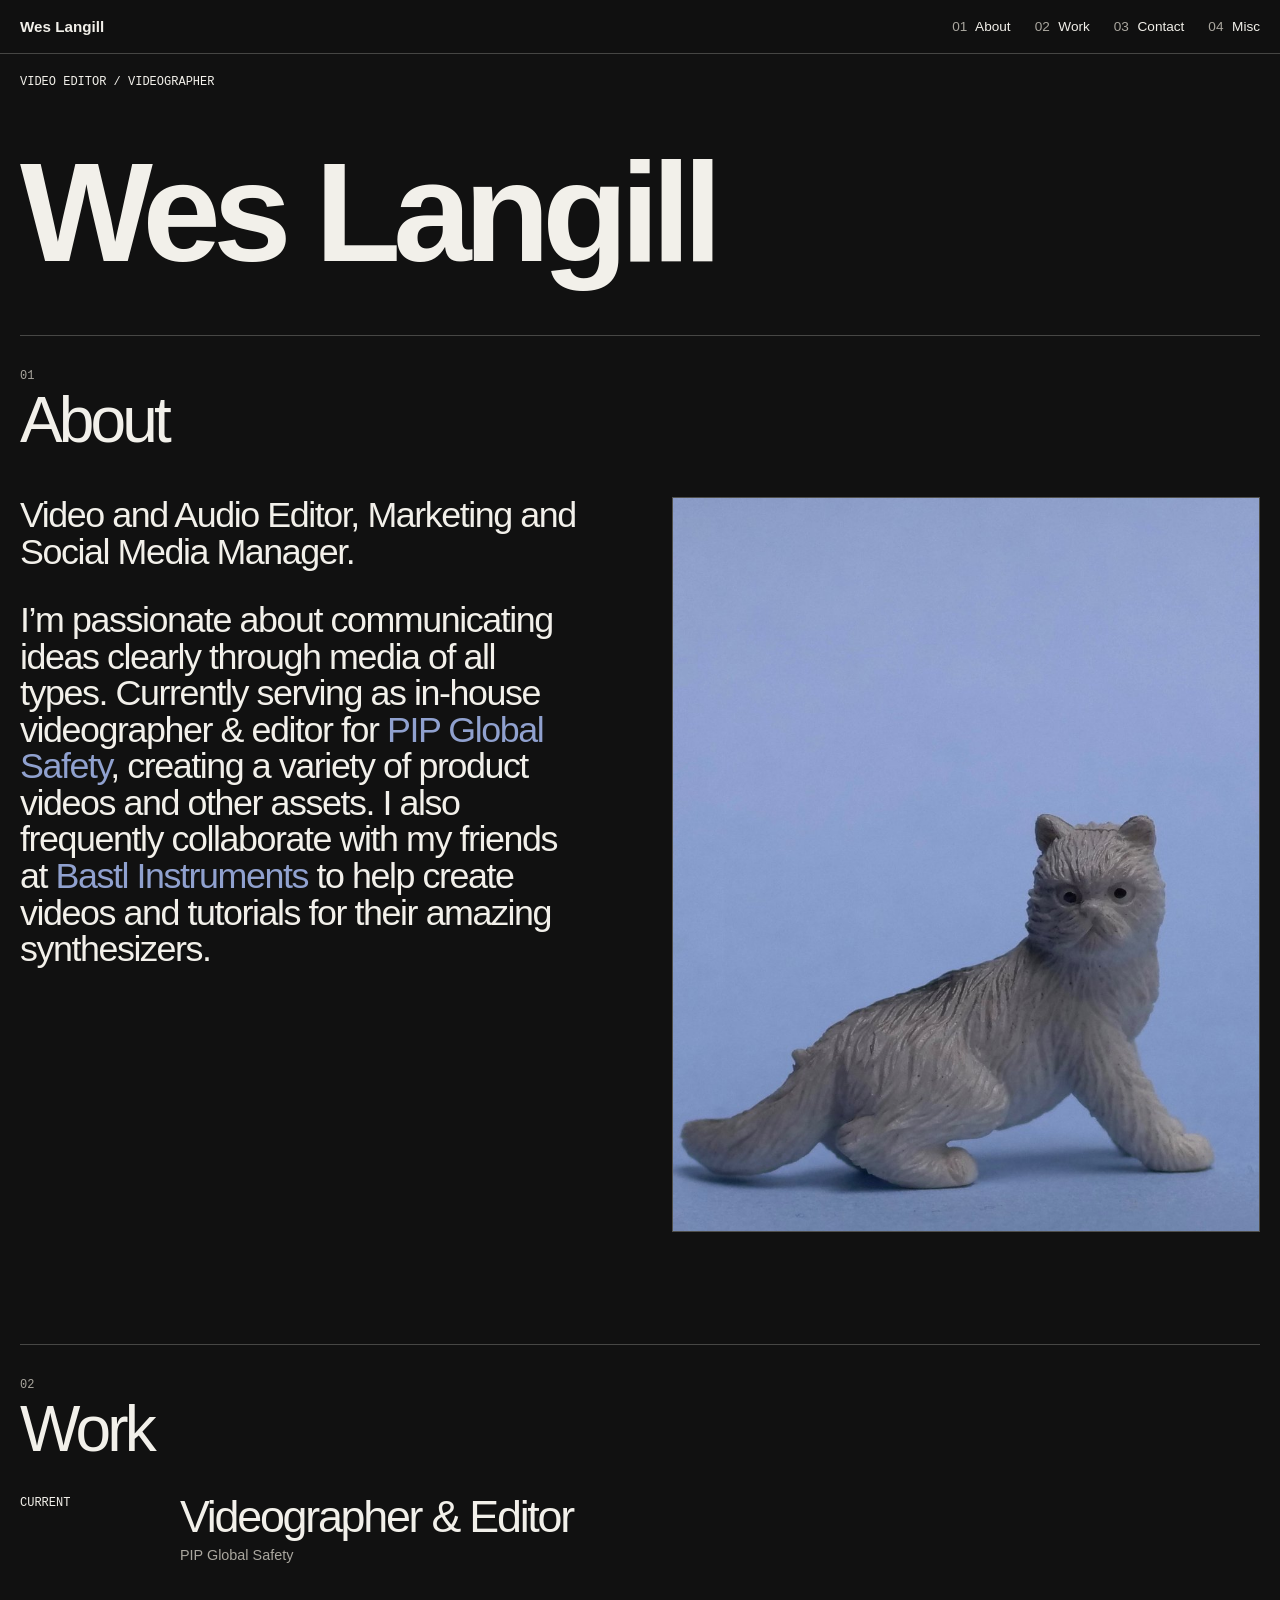
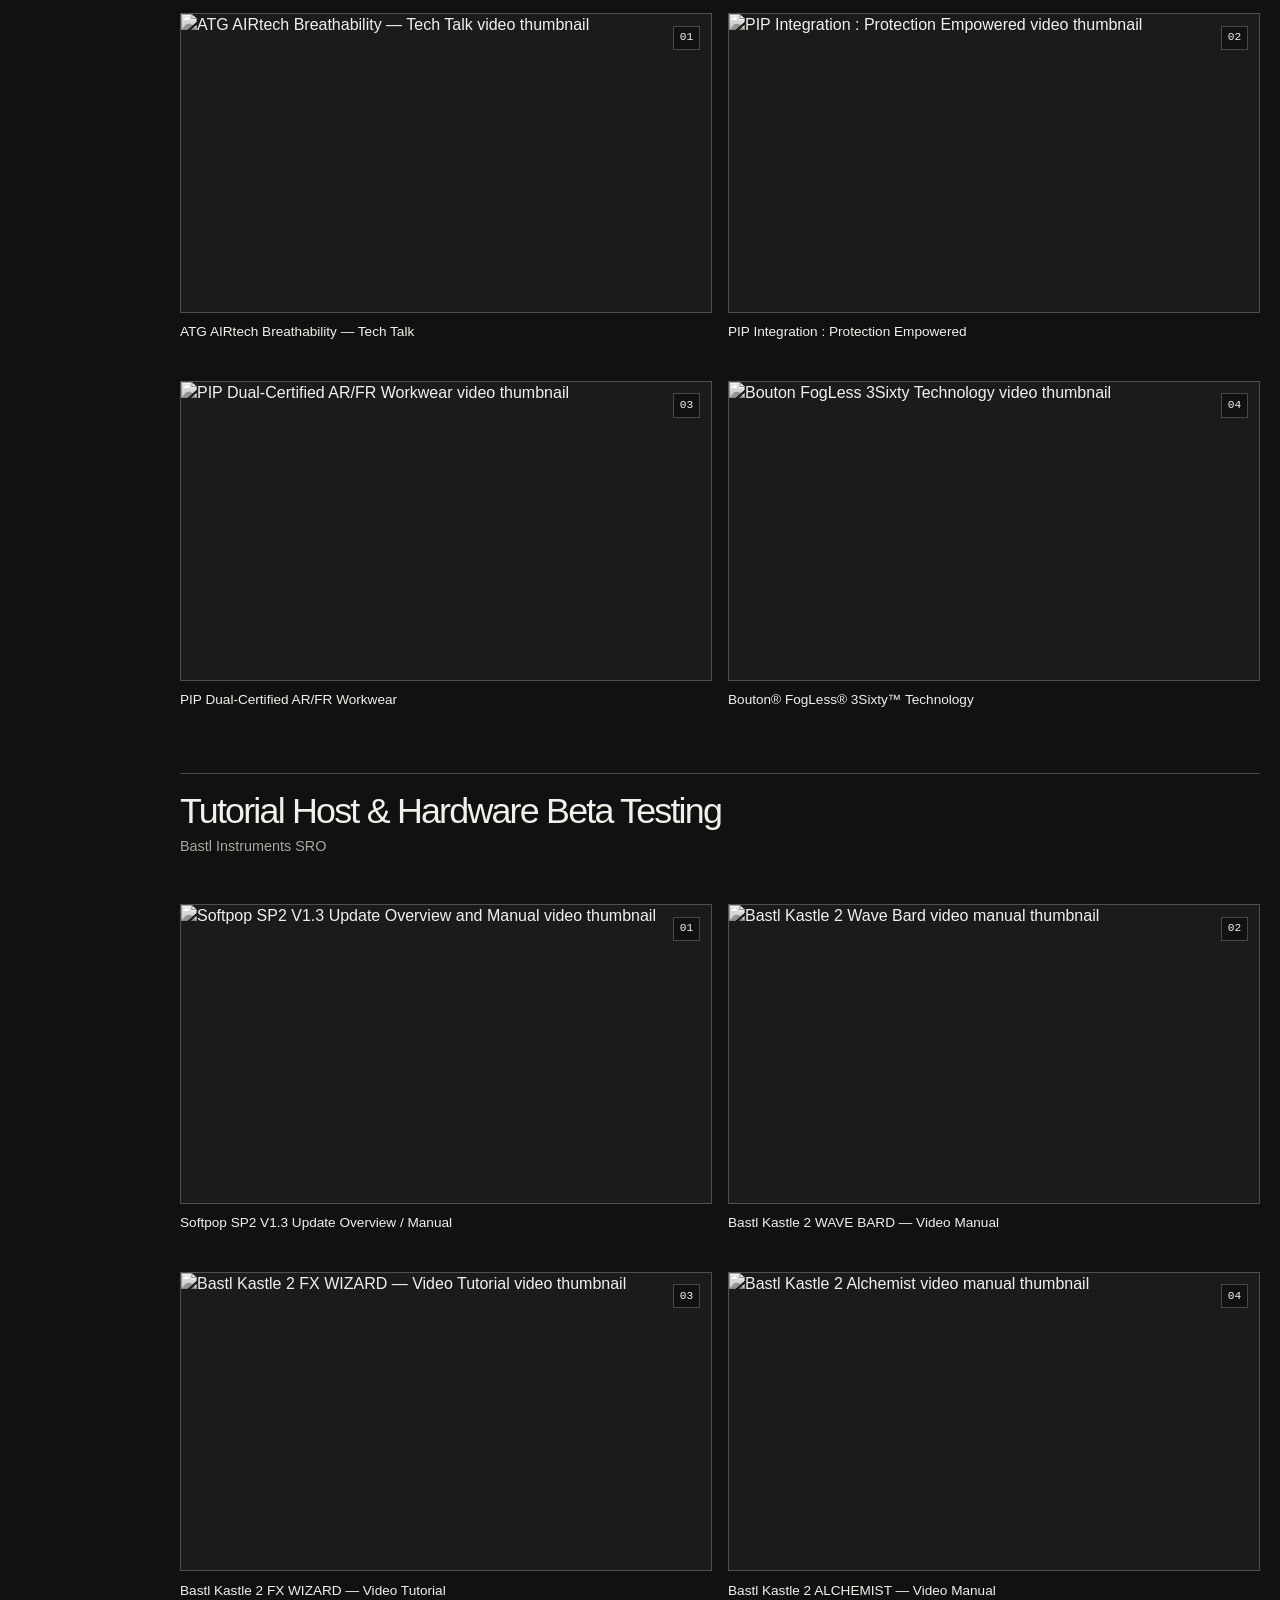
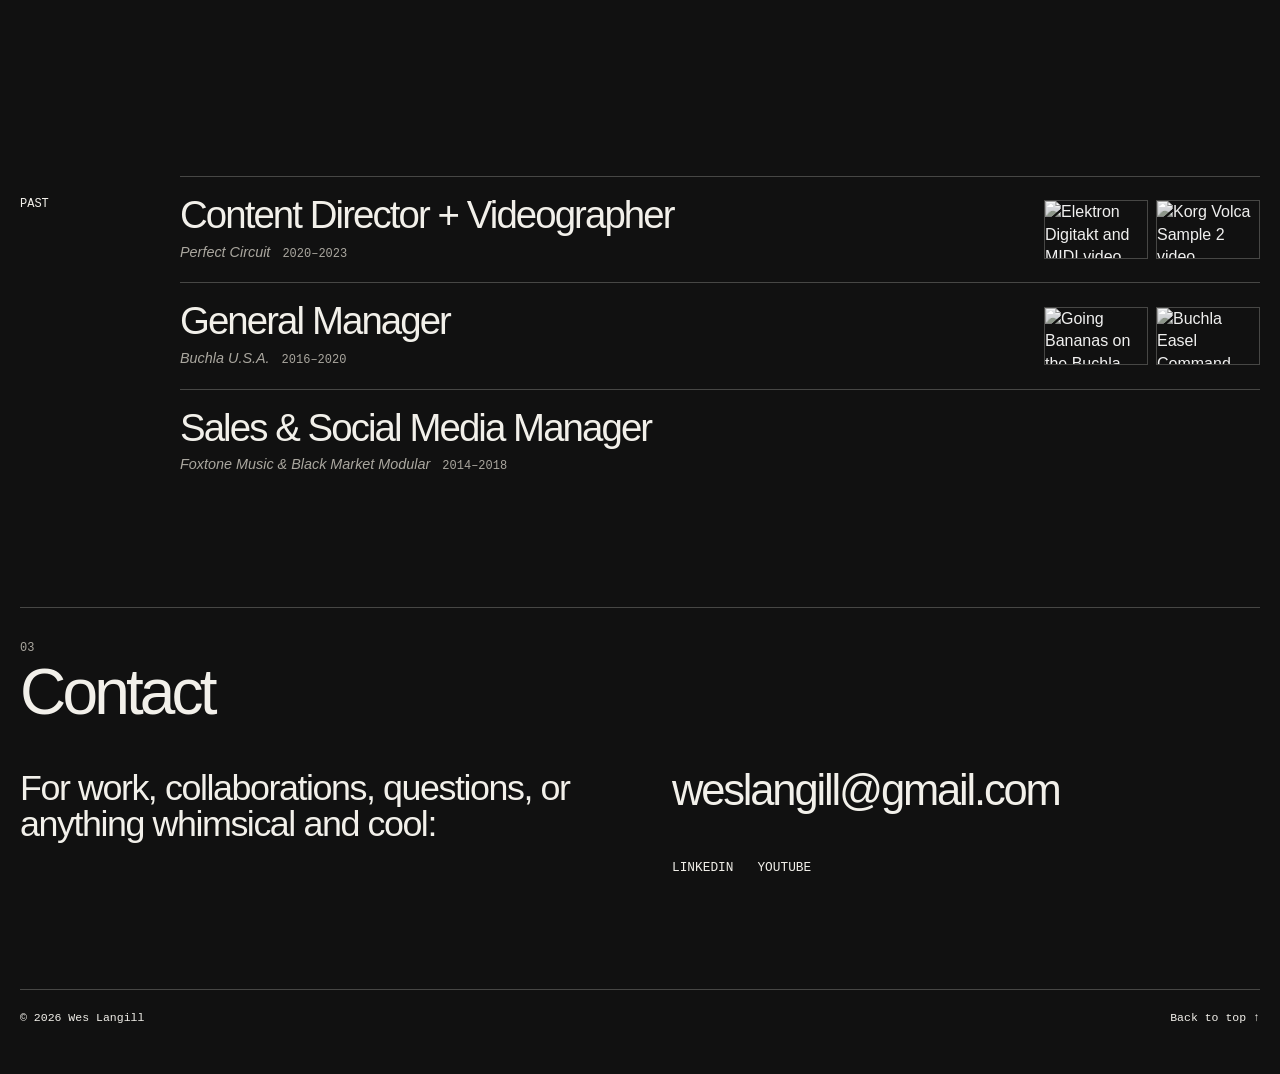
==== commit 7a222ad2: "Complete PIP and Bastl video grids and refine captions" ====
--- a/index.html
+++ b/index.html
@@ -83,17 +83,24 @@
             </a>
             <a class="video-card" href="https://www.youtube.com/watch?v=gvrT8hd7eVo" target="_blank" rel="noopener noreferrer">
               <div class="video-thumb">
-                <img src="https://i.ytimg.com/vi/gvrT8hd7eVo/hqdefault.jpg" alt="Protection Empowered video thumbnail" loading="lazy">
+                <img src="https://i.ytimg.com/vi/gvrT8hd7eVo/hqdefault.jpg" alt="PIP Integration : Protection Empowered video thumbnail" loading="lazy">
                 <span>02</span>
               </div>
-              <p>Protection Empowered</p>
+              <p>PIP Integration : Protection Empowered</p>
             </a>
             <a class="video-card" href="https://www.youtube.com/watch?v=bOetIFyLJi0" target="_blank" rel="noopener noreferrer">
               <div class="video-thumb">
-                <img src="https://i.ytimg.com/vi/bOetIFyLJi0/hqdefault.jpg" alt="PIP® Dual-Certified AR/FR Workwear video thumbnail" loading="lazy">
+                <img src="https://i.ytimg.com/vi/bOetIFyLJi0/hqdefault.jpg" alt="PIP Dual-Certified AR/FR Workwear video thumbnail" loading="lazy">
                 <span>03</span>
               </div>
-              <p>PIP® Dual-Certified AR/FR Workwear</p>
+              <p>PIP Dual-Certified AR/FR Workwear</p>
+            </a>
+            <a class="video-card" href="https://www.youtube.com/watch?v=Oy8Y09zwWGI" target="_blank" rel="noopener noreferrer">
+              <div class="video-thumb">
+                <img src="https://i.ytimg.com/vi/Oy8Y09zwWGI/hqdefault.jpg" alt="Bouton FogLess 3Sixty Technology video thumbnail" loading="lazy">
+                <span>04</span>
+              </div>
+              <p>Bouton® FogLess® 3Sixty™ Technology</p>
             </a>
           </div>
         </article>
@@ -127,6 +134,13 @@
                 <span>03</span>
               </div>
               <p>Bastl Kastle 2 FX WIZARD — Video Tutorial</p>
+            </a>
+            <a class="video-card" href="https://www.youtube.com/watch?v=9SY7QqXga7U" target="_blank" rel="noopener noreferrer">
+              <div class="video-thumb">
+                <img src="https://i.ytimg.com/vi/9SY7QqXga7U/hqdefault.jpg" alt="Bastl Kastle 2 Alchemist video manual thumbnail" loading="lazy">
+                <span>04</span>
+              </div>
+              <p>Bastl Kastle 2 ALCHEMIST — Video Manual</p>
             </a>
           </div>
         </article>
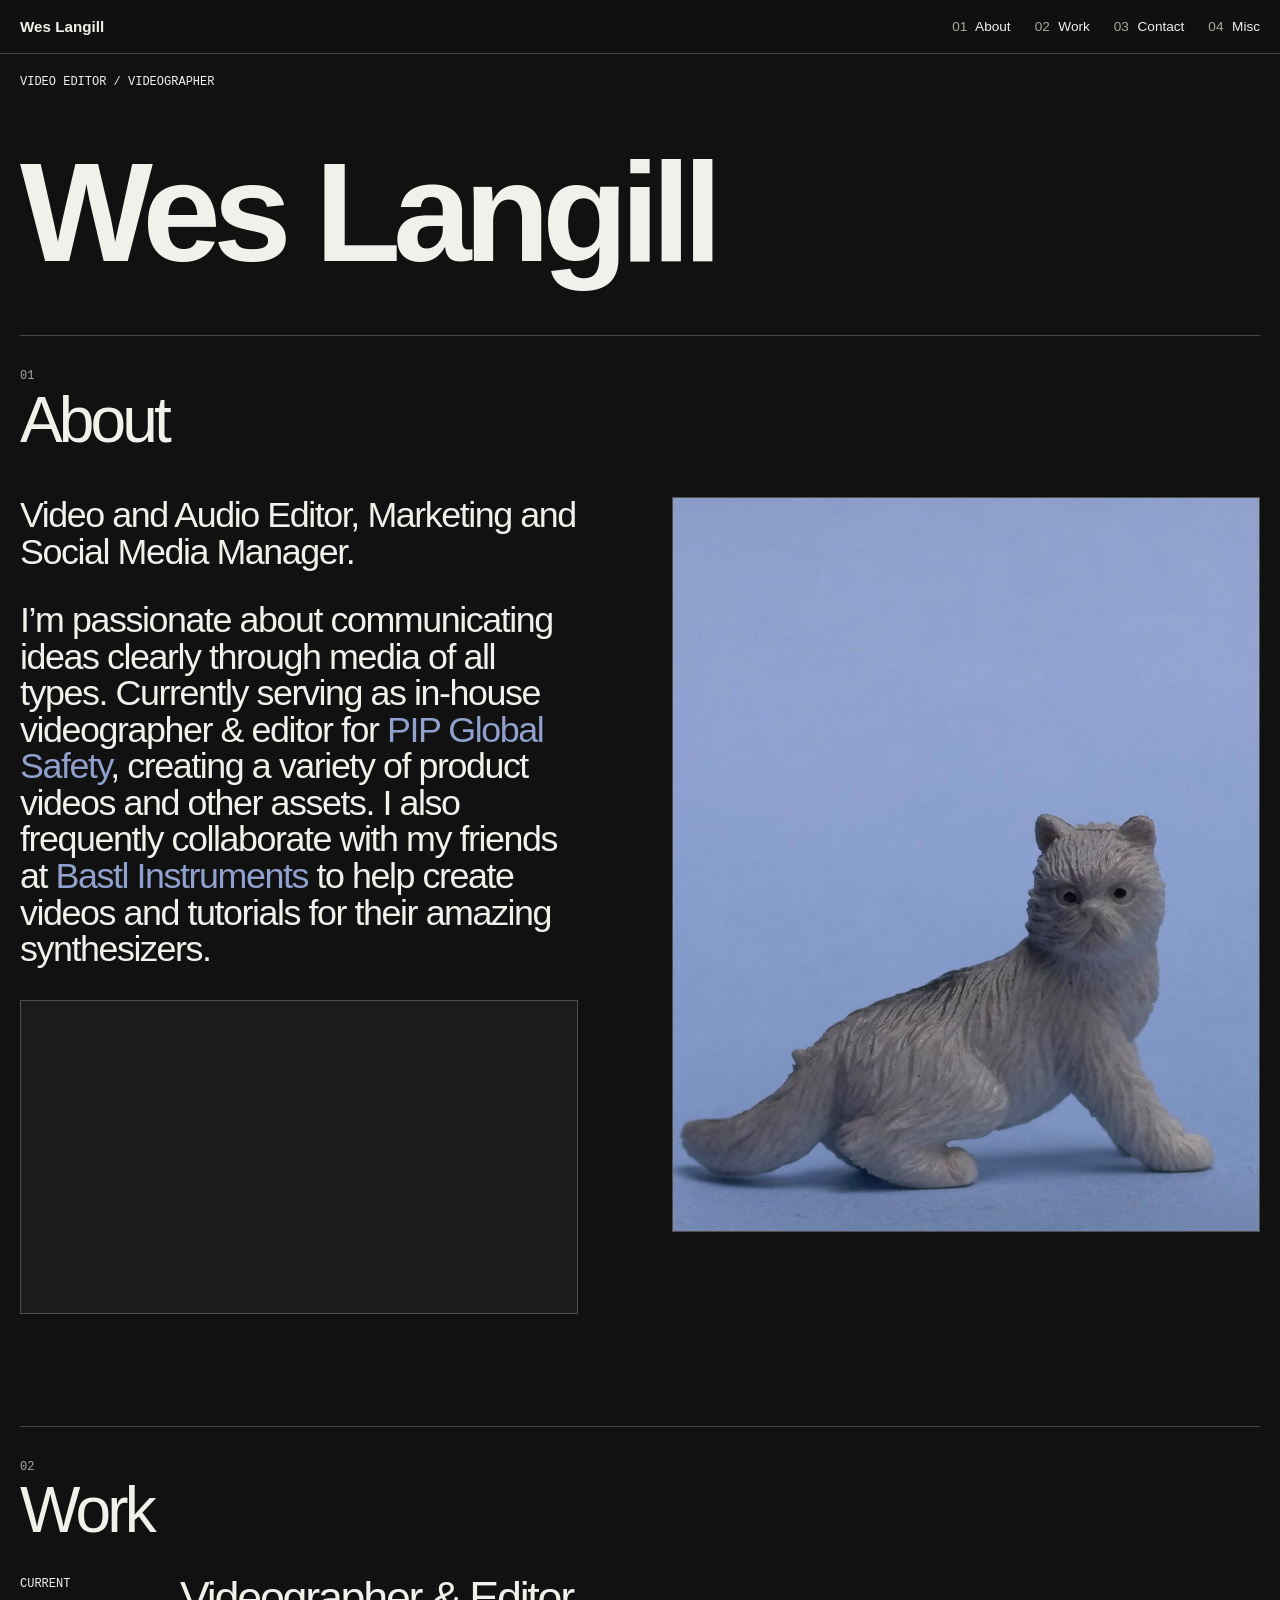
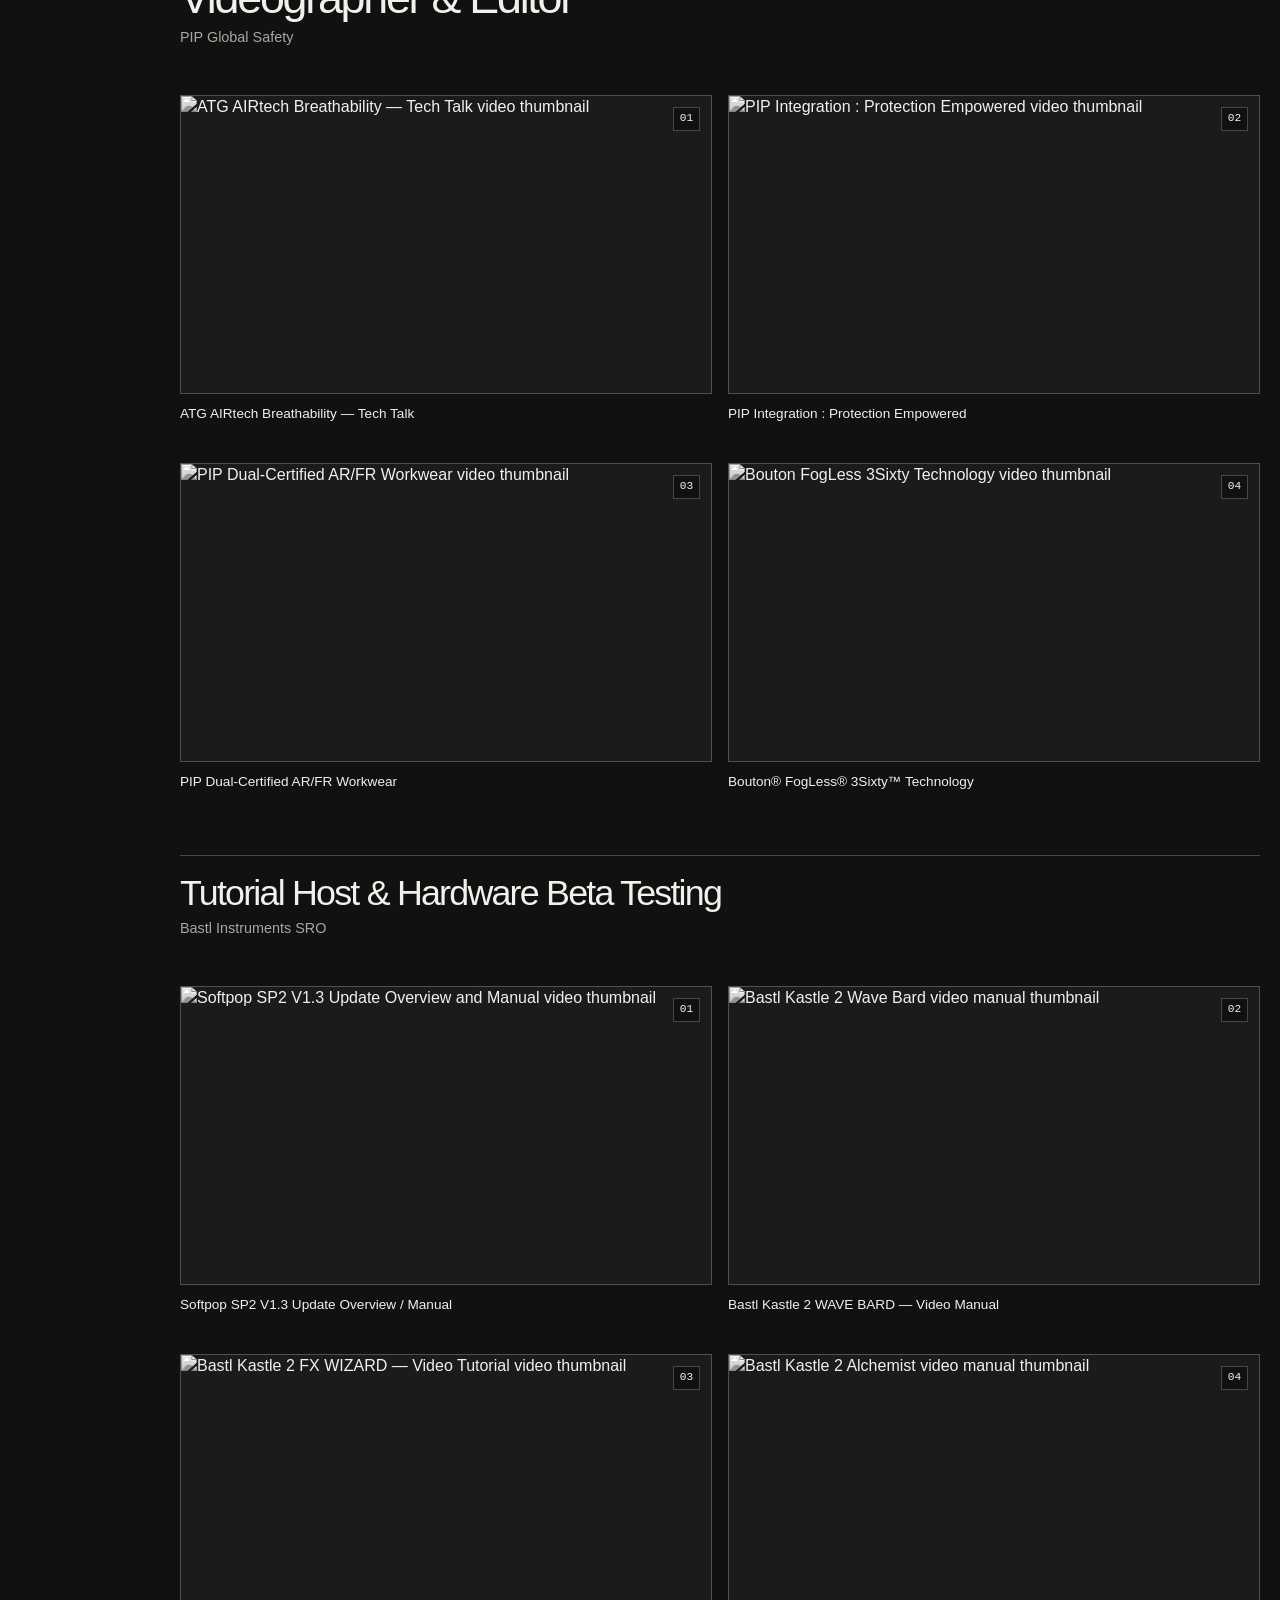
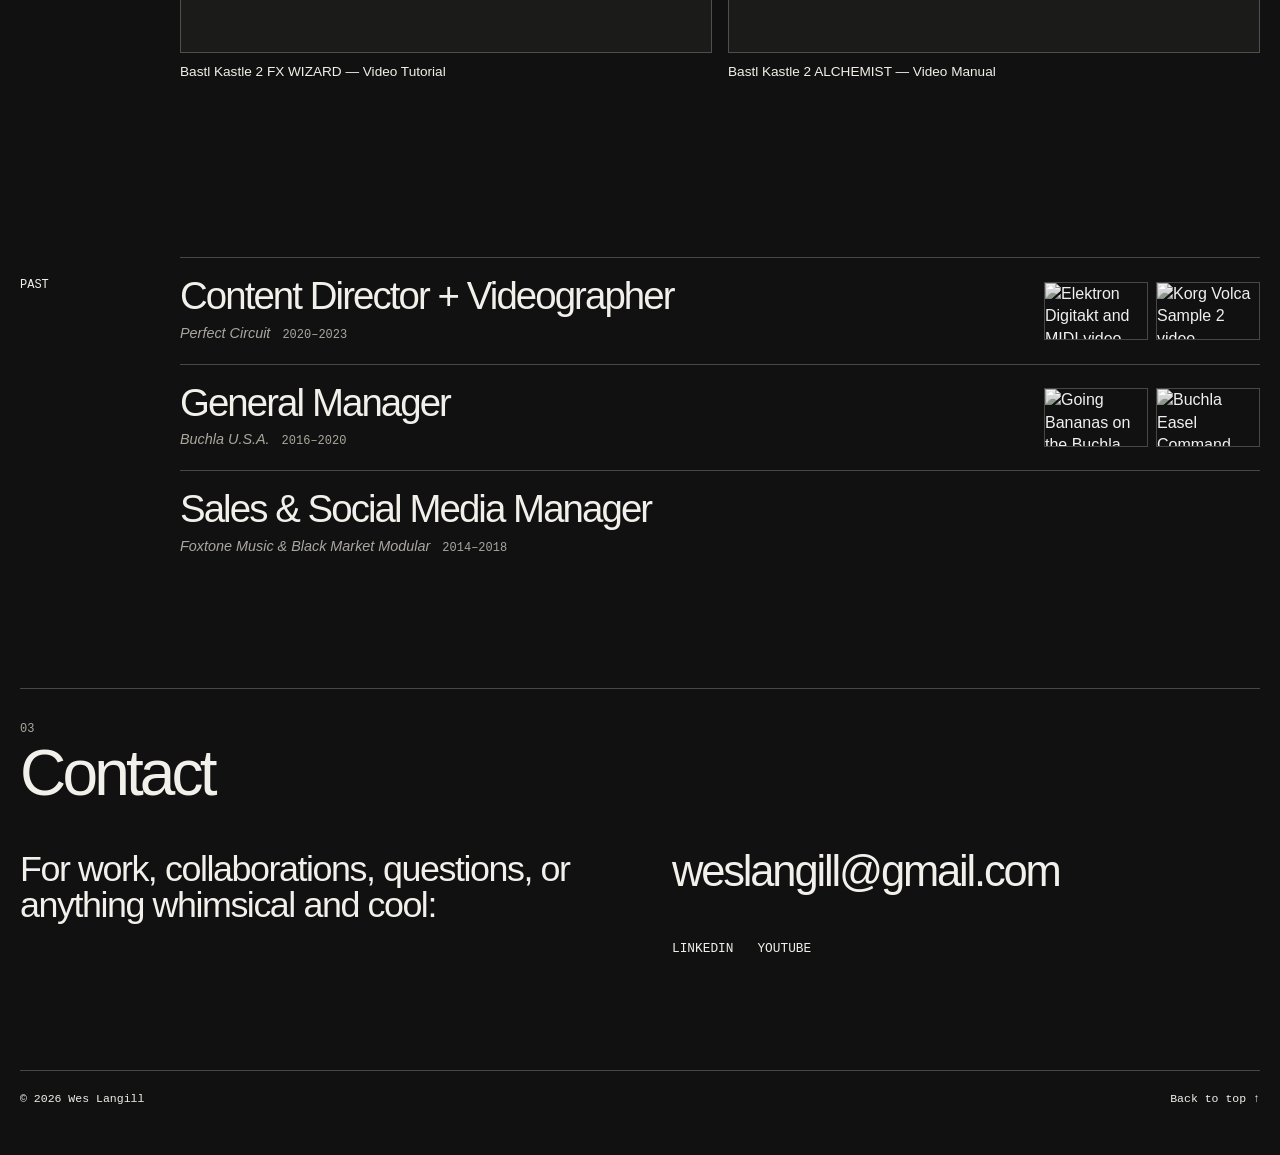
==== commit e02b2462: "Add responsive videography reel below About text" ====
--- a/index.html
+++ b/index.html
@@ -46,6 +46,9 @@
             <a class="about-link" href="https://bastl-instruments.com" target="_blank" rel="noopener noreferrer">Bastl Instruments</a>
             to help create videos and tutorials for their amazing synthesizers.
           </p>
+          <div class="about-video">
+            <iframe src="https://www.youtube-nocookie.com/embed/6iEuURH4XrE" title="Videography Reel 2026" loading="lazy" allow="accelerometer; autoplay; clipboard-write; encrypted-media; gyroscope; picture-in-picture; web-share" referrerpolicy="strict-origin-when-cross-origin" allowfullscreen></iframe>
+          </div>
         </div>
 
         <figure class="portrait">
--- a/style.css
+++ b/style.css
@@ -215,6 +215,23 @@
   max-width: 52ch;
 }
 
+.about-video {
+  width: 100%;
+  max-width: 28ch;
+  font-size: clamp(1.5rem, 2.8vw, 3rem);
+  aspect-ratio: 16 / 9;
+  overflow: hidden;
+  background: var(--panel);
+  border: 1px solid var(--line);
+}
+
+.about-video iframe {
+  display: block;
+  width: 100%;
+  height: 100%;
+  border: 0;
+}
+
 .about-link {
   color: var(--accent);
 }
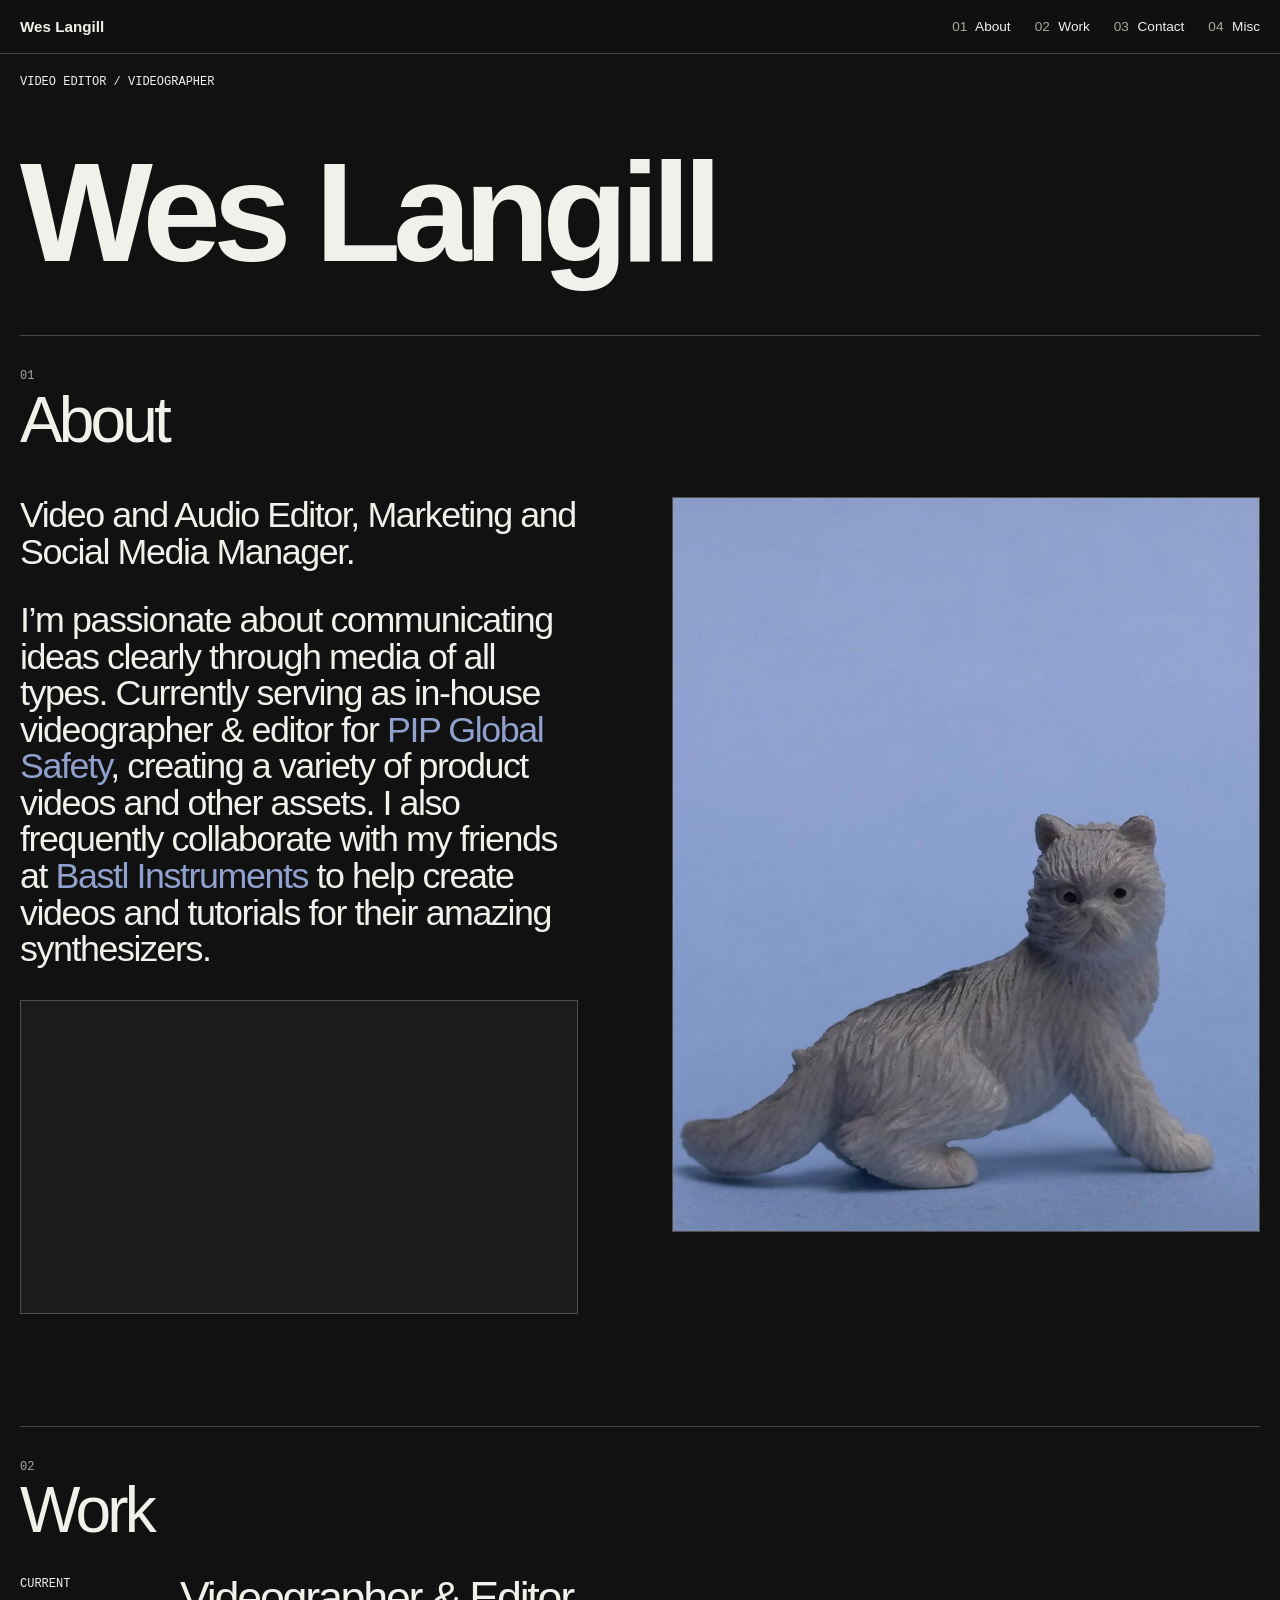
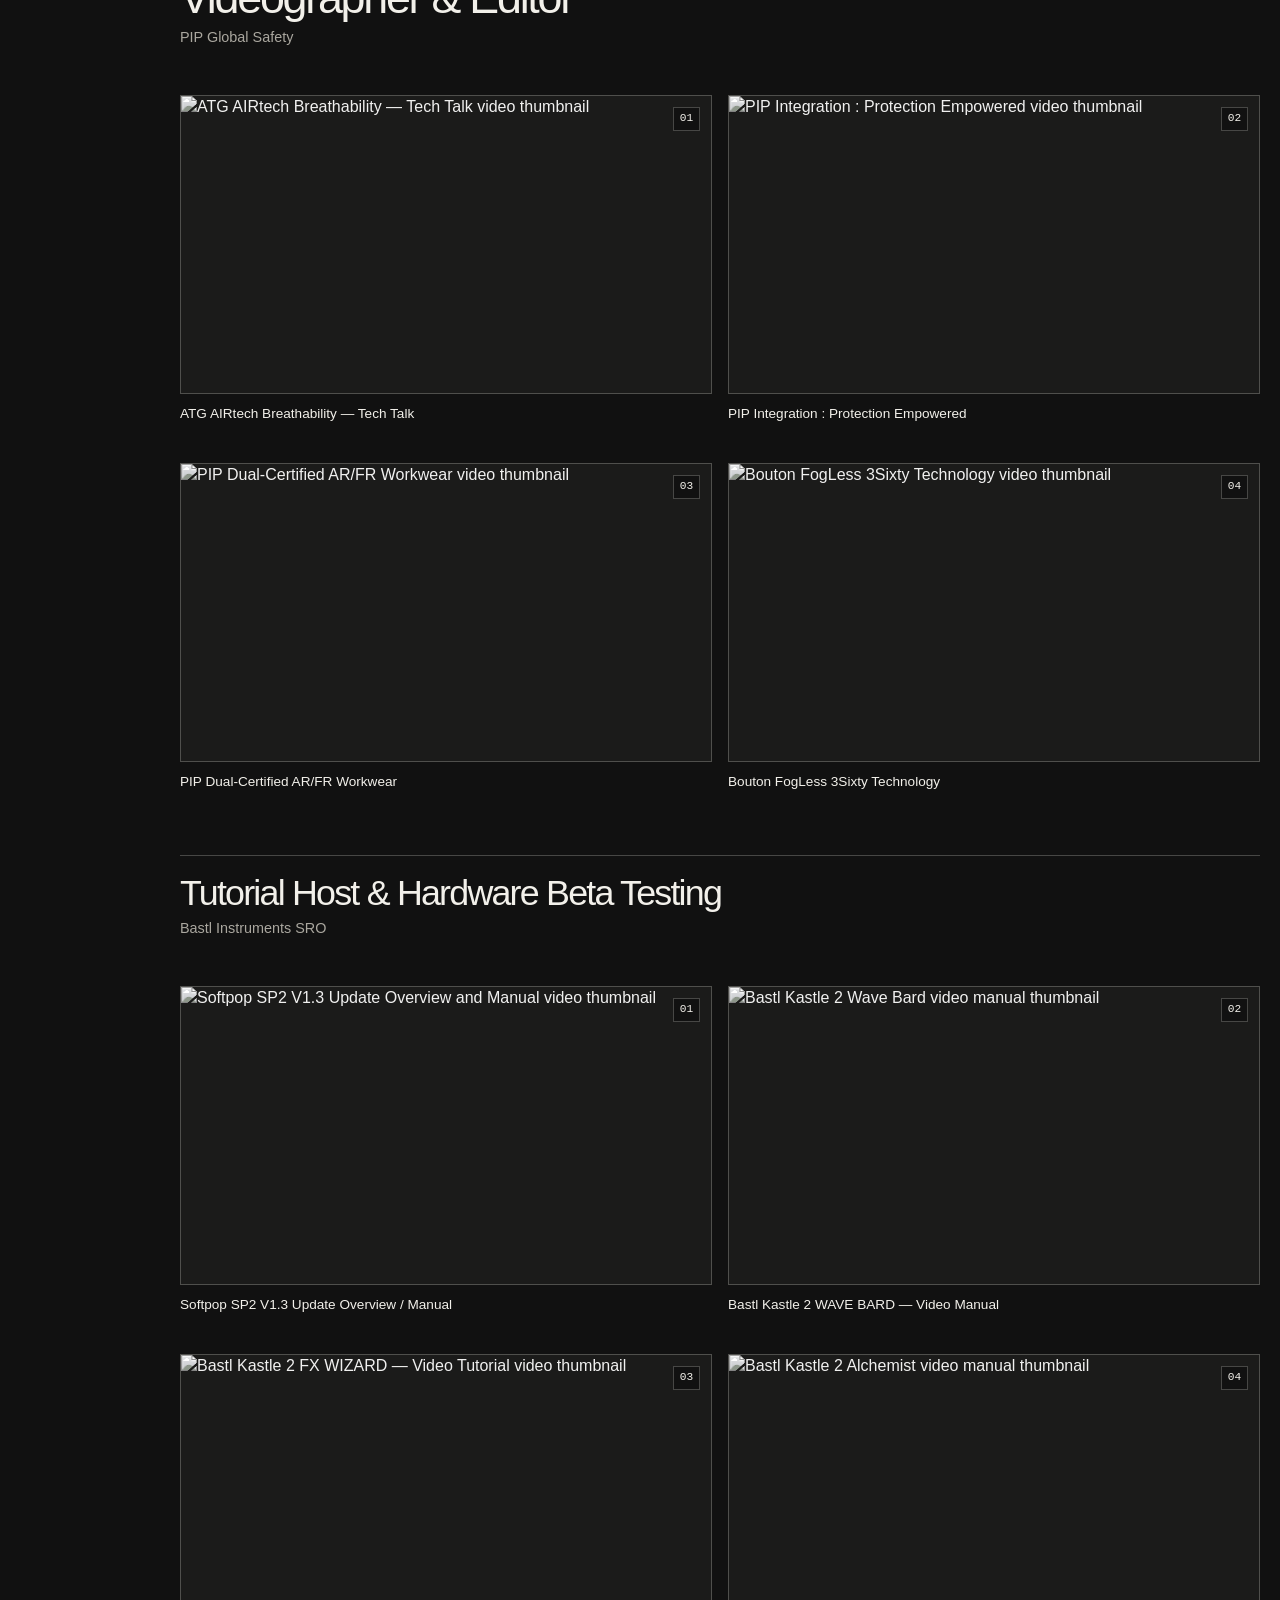
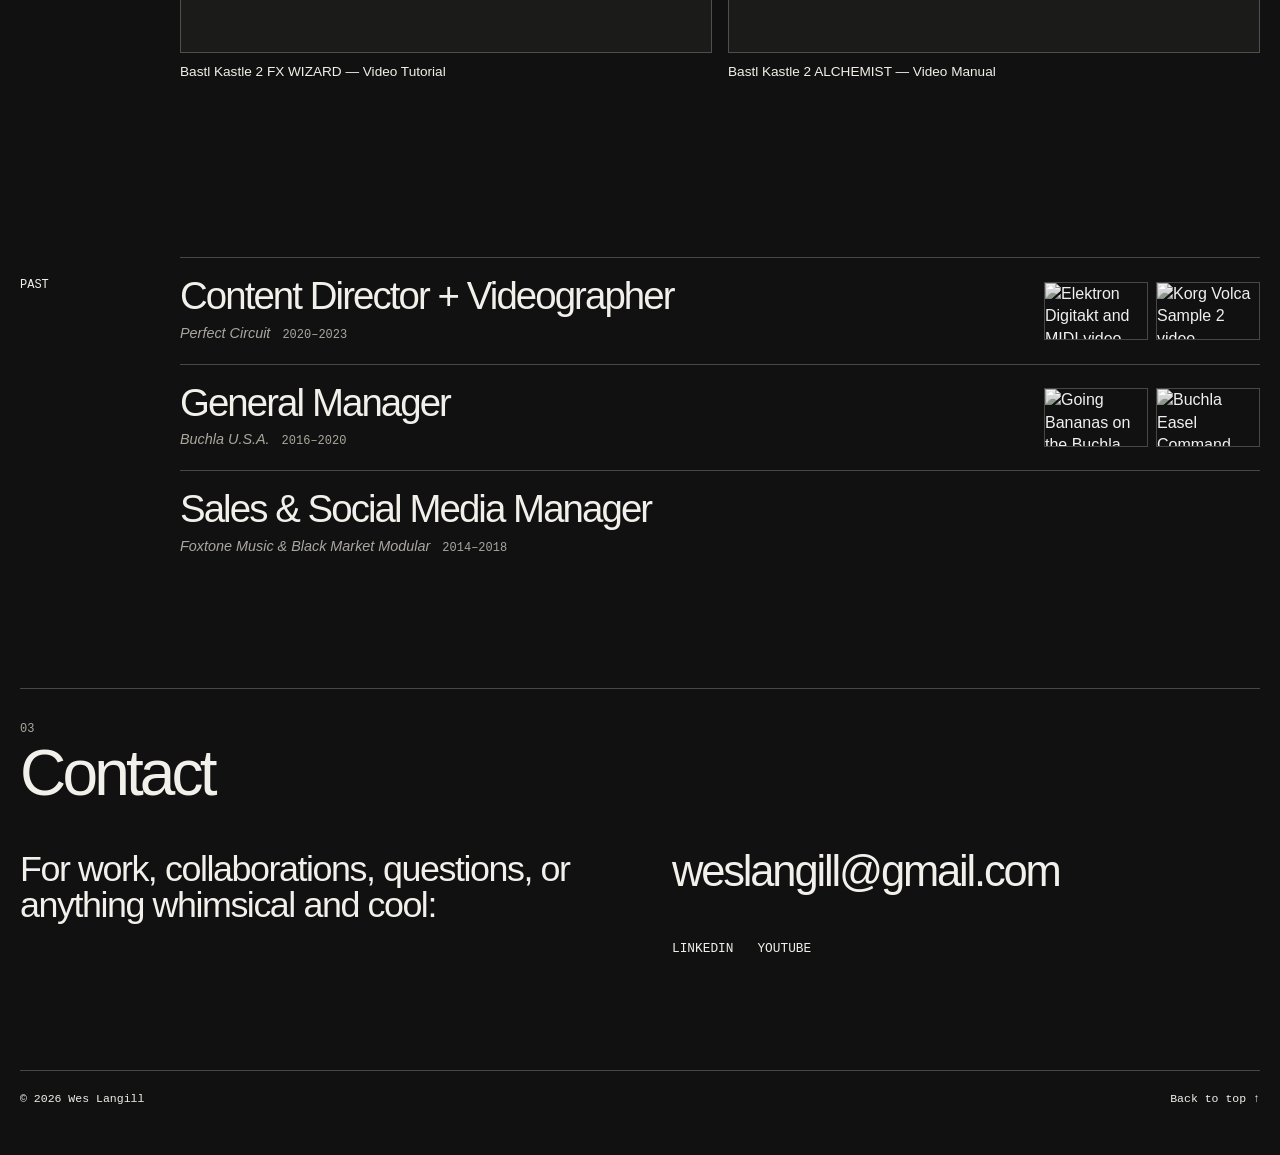
==== commit b9235b1b: "Remove trademark symbols from Bouton video caption" ====
--- a/index.html
+++ b/index.html
@@ -103,7 +103,7 @@
                 <img src="https://i.ytimg.com/vi/Oy8Y09zwWGI/hqdefault.jpg" alt="Bouton FogLess 3Sixty Technology video thumbnail" loading="lazy">
                 <span>04</span>
               </div>
-              <p>Bouton® FogLess® 3Sixty™ Technology</p>
+              <p>Bouton FogLess 3Sixty Technology</p>
             </a>
           </div>
         </article>
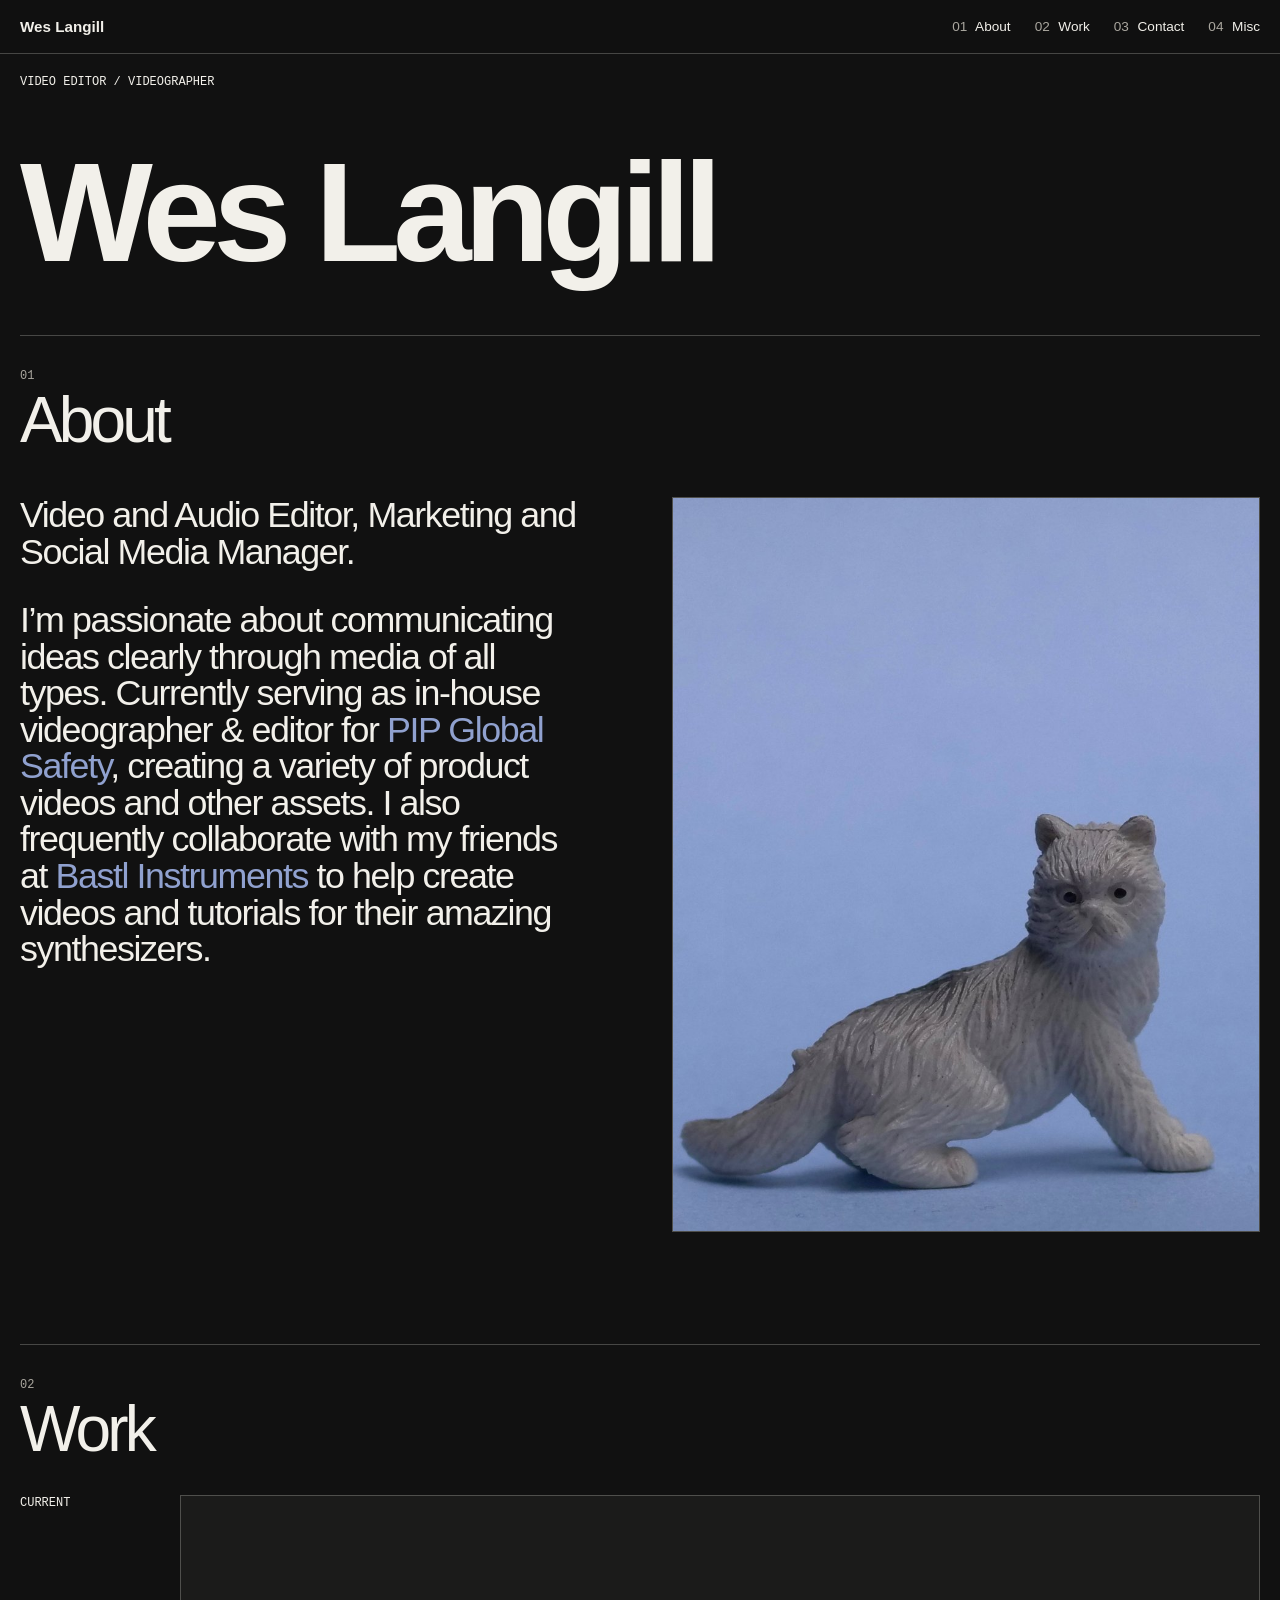
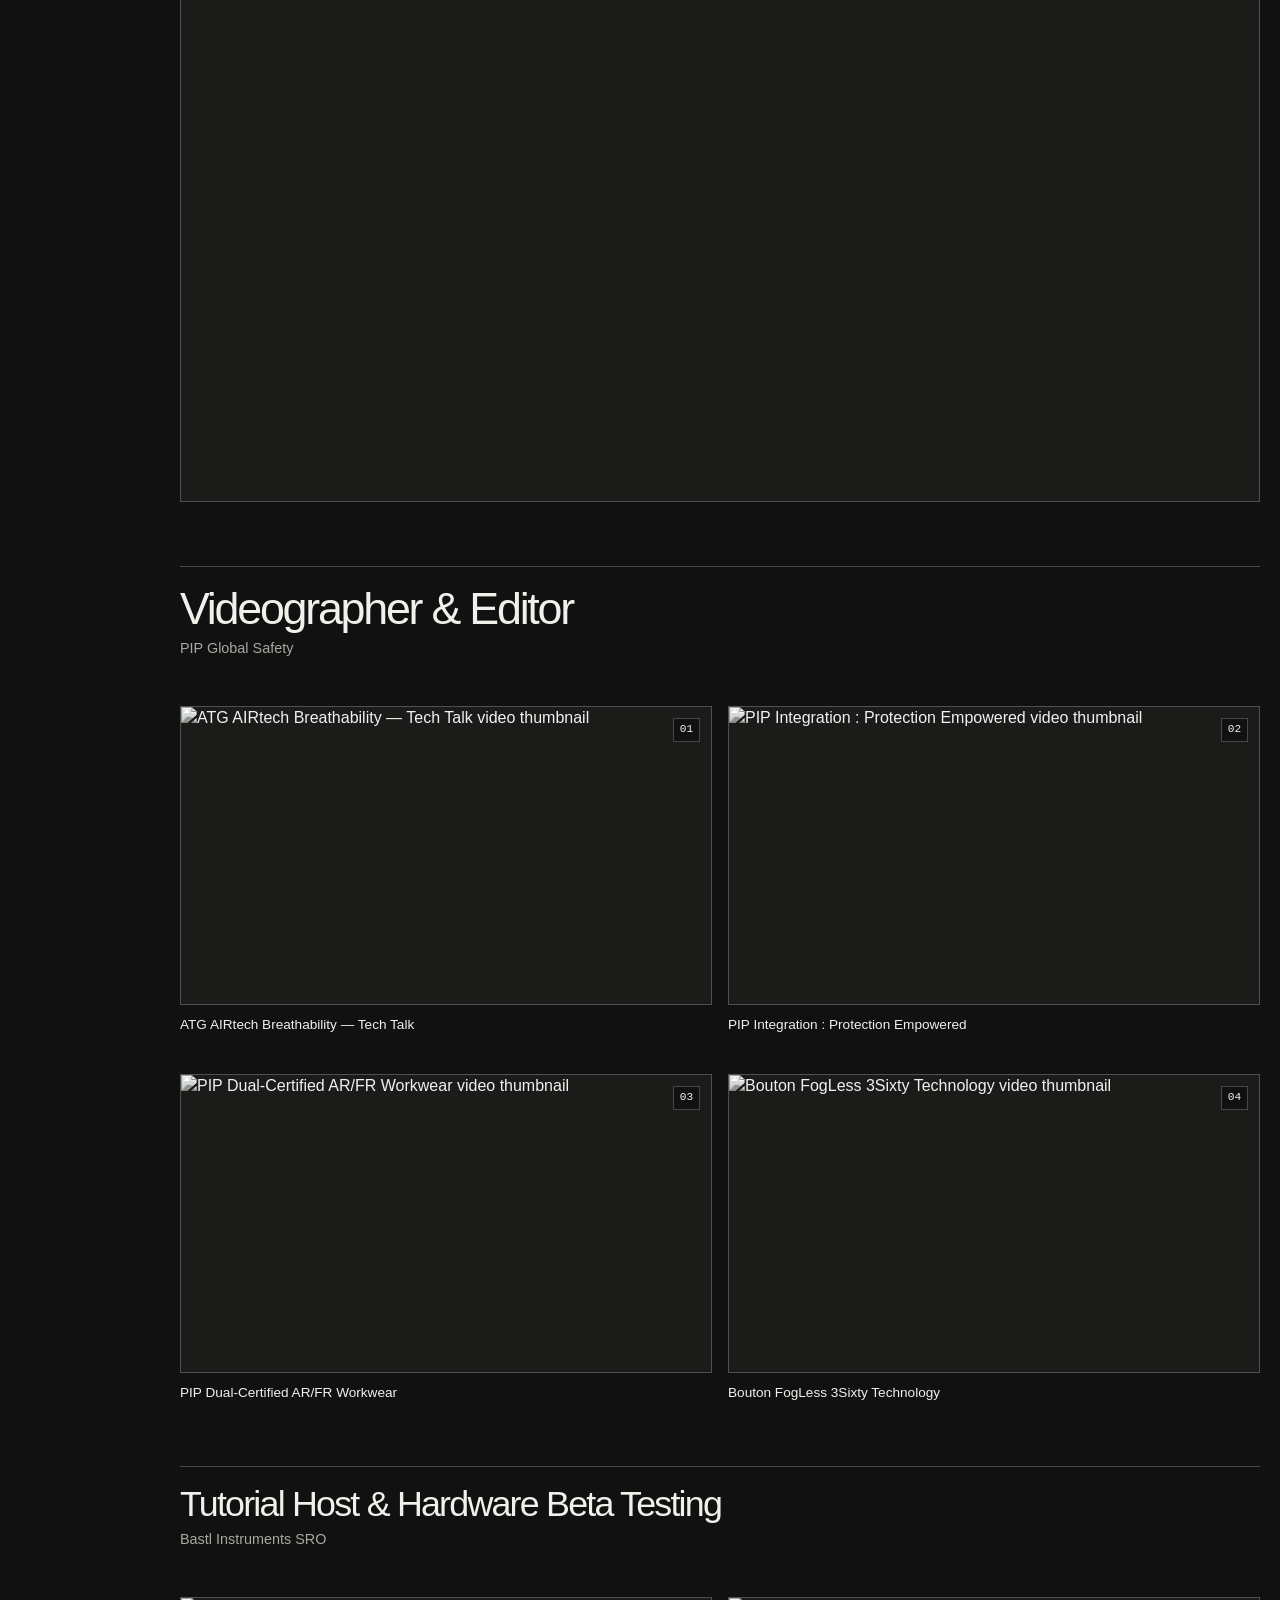
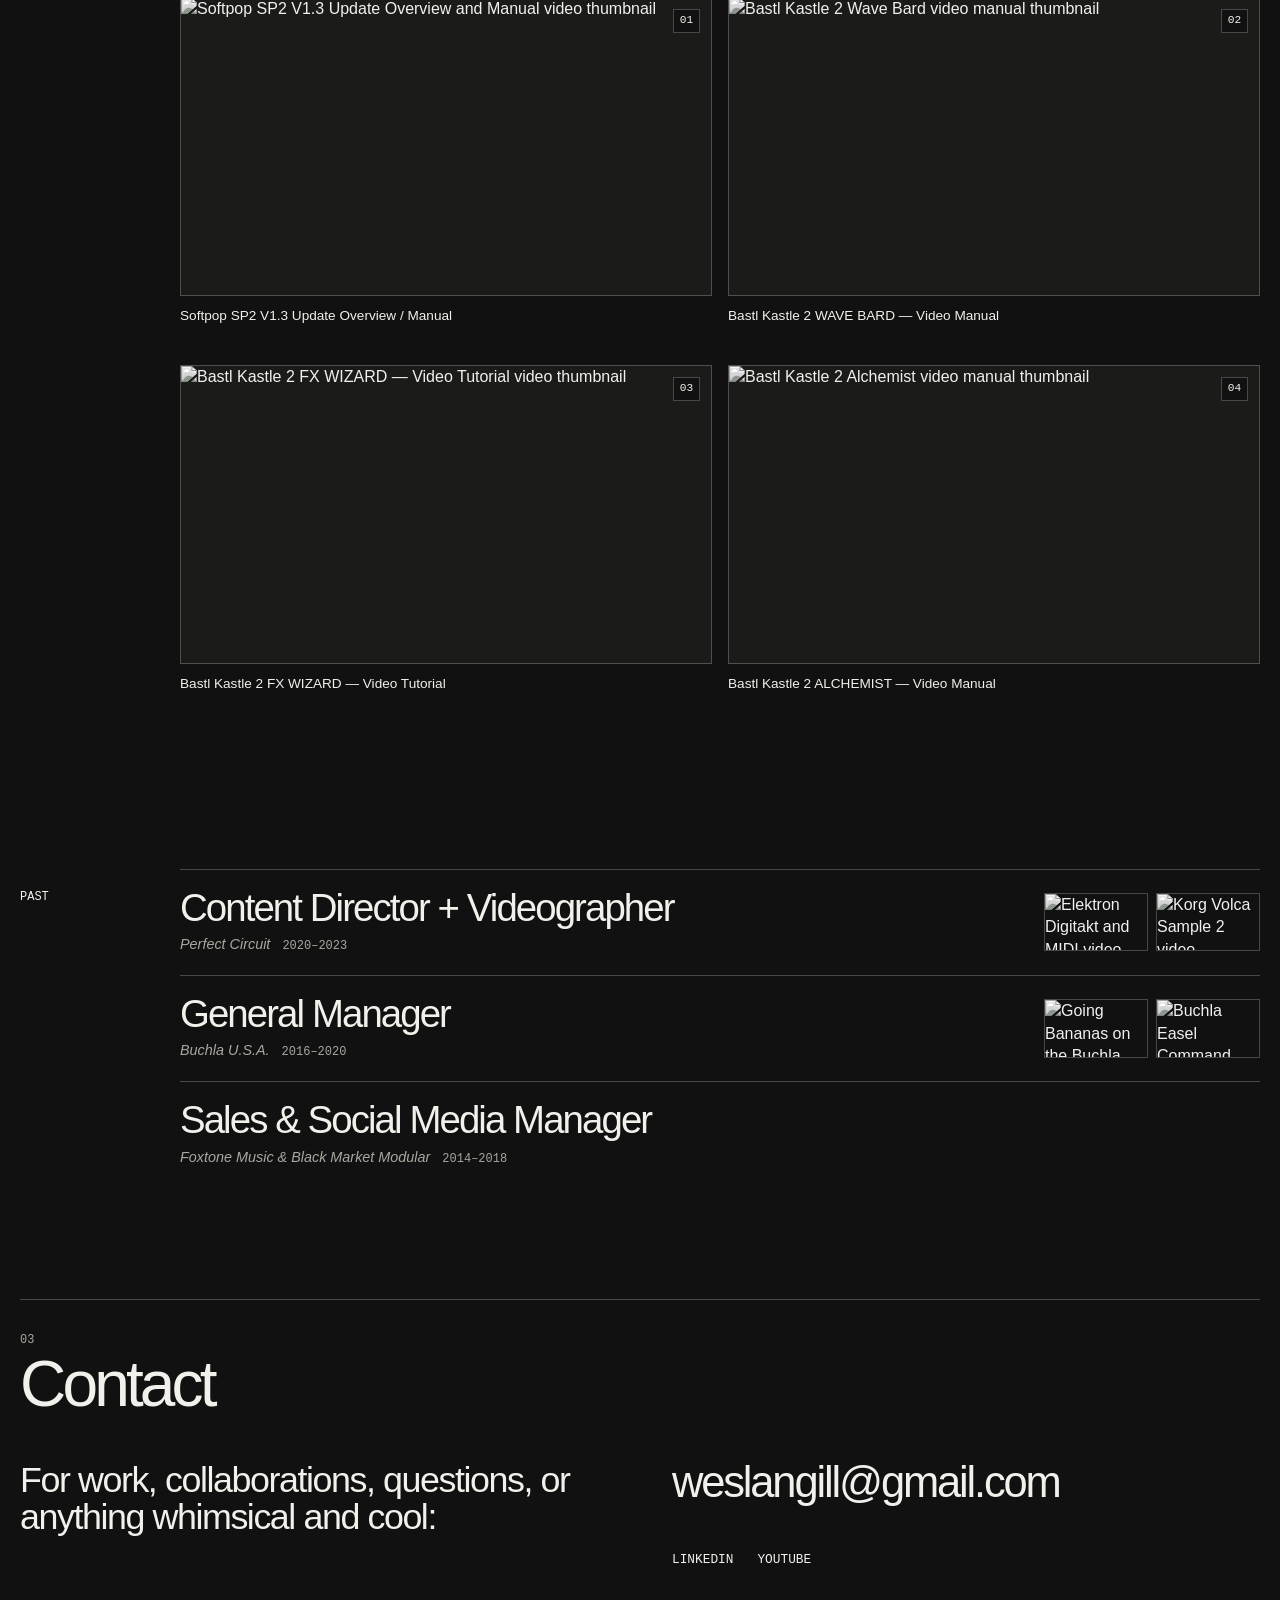
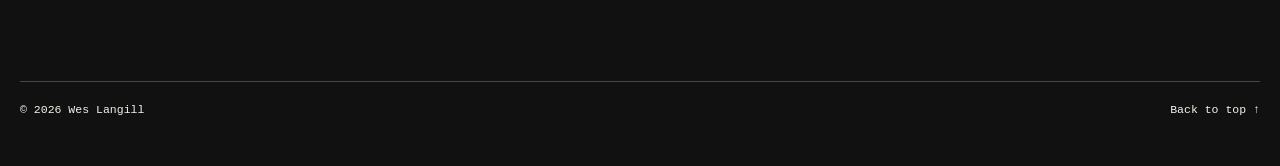
==== commit 77c2f5eb: "Move reel to top of Current Work at full grid width" ====
--- a/index.html
+++ b/index.html
@@ -46,9 +46,6 @@
             <a class="about-link" href="https://bastl-instruments.com" target="_blank" rel="noopener noreferrer">Bastl Instruments</a>
             to help create videos and tutorials for their amazing synthesizers.
           </p>
-          <div class="about-video">
-            <iframe src="https://www.youtube-nocookie.com/embed/6iEuURH4XrE" title="Videography Reel 2026" loading="lazy" allow="accelerometer; autoplay; clipboard-write; encrypted-media; gyroscope; picture-in-picture; web-share" referrerpolicy="strict-origin-when-cross-origin" allowfullscreen></iframe>
-          </div>
         </div>
 
         <figure class="portrait">
@@ -68,7 +65,13 @@
           <p>Current</p>
         </div>
 
-        <article class="role featured-role">
+        <article class="role featured-role" aria-label="Videography Reel 2026">
+          <div class="reel-video">
+            <iframe src="https://www.youtube-nocookie.com/embed/6iEuURH4XrE" title="Videography Reel 2026" loading="lazy" allow="accelerometer; autoplay; clipboard-write; encrypted-media; gyroscope; picture-in-picture; web-share" referrerpolicy="strict-origin-when-cross-origin" allowfullscreen></iframe>
+          </div>
+        </article>
+
+        <article class="role">
           <div class="role-heading">
             <div>
               <h3>Videographer &amp; Editor</h3>
--- a/style.css
+++ b/style.css
@@ -215,23 +215,6 @@
   max-width: 52ch;
 }
 
-.about-video {
-  width: 100%;
-  max-width: 28ch;
-  font-size: clamp(1.5rem, 2.8vw, 3rem);
-  aspect-ratio: 16 / 9;
-  overflow: hidden;
-  background: var(--panel);
-  border: 1px solid var(--line);
-}
-
-.about-video iframe {
-  display: block;
-  width: 100%;
-  height: 100%;
-  border: 0;
-}
-
 .about-link {
   color: var(--accent);
 }
@@ -282,6 +265,21 @@
 
 .featured-role {
   border-top: 0;
+}
+
+.reel-video {
+  width: 100%;
+  aspect-ratio: 16 / 9;
+  overflow: hidden;
+  background: var(--panel);
+  border: 1px solid var(--line);
+}
+
+.reel-video iframe {
+  display: block;
+  width: 100%;
+  height: 100%;
+  border: 0;
 }
 
 .role-heading,
